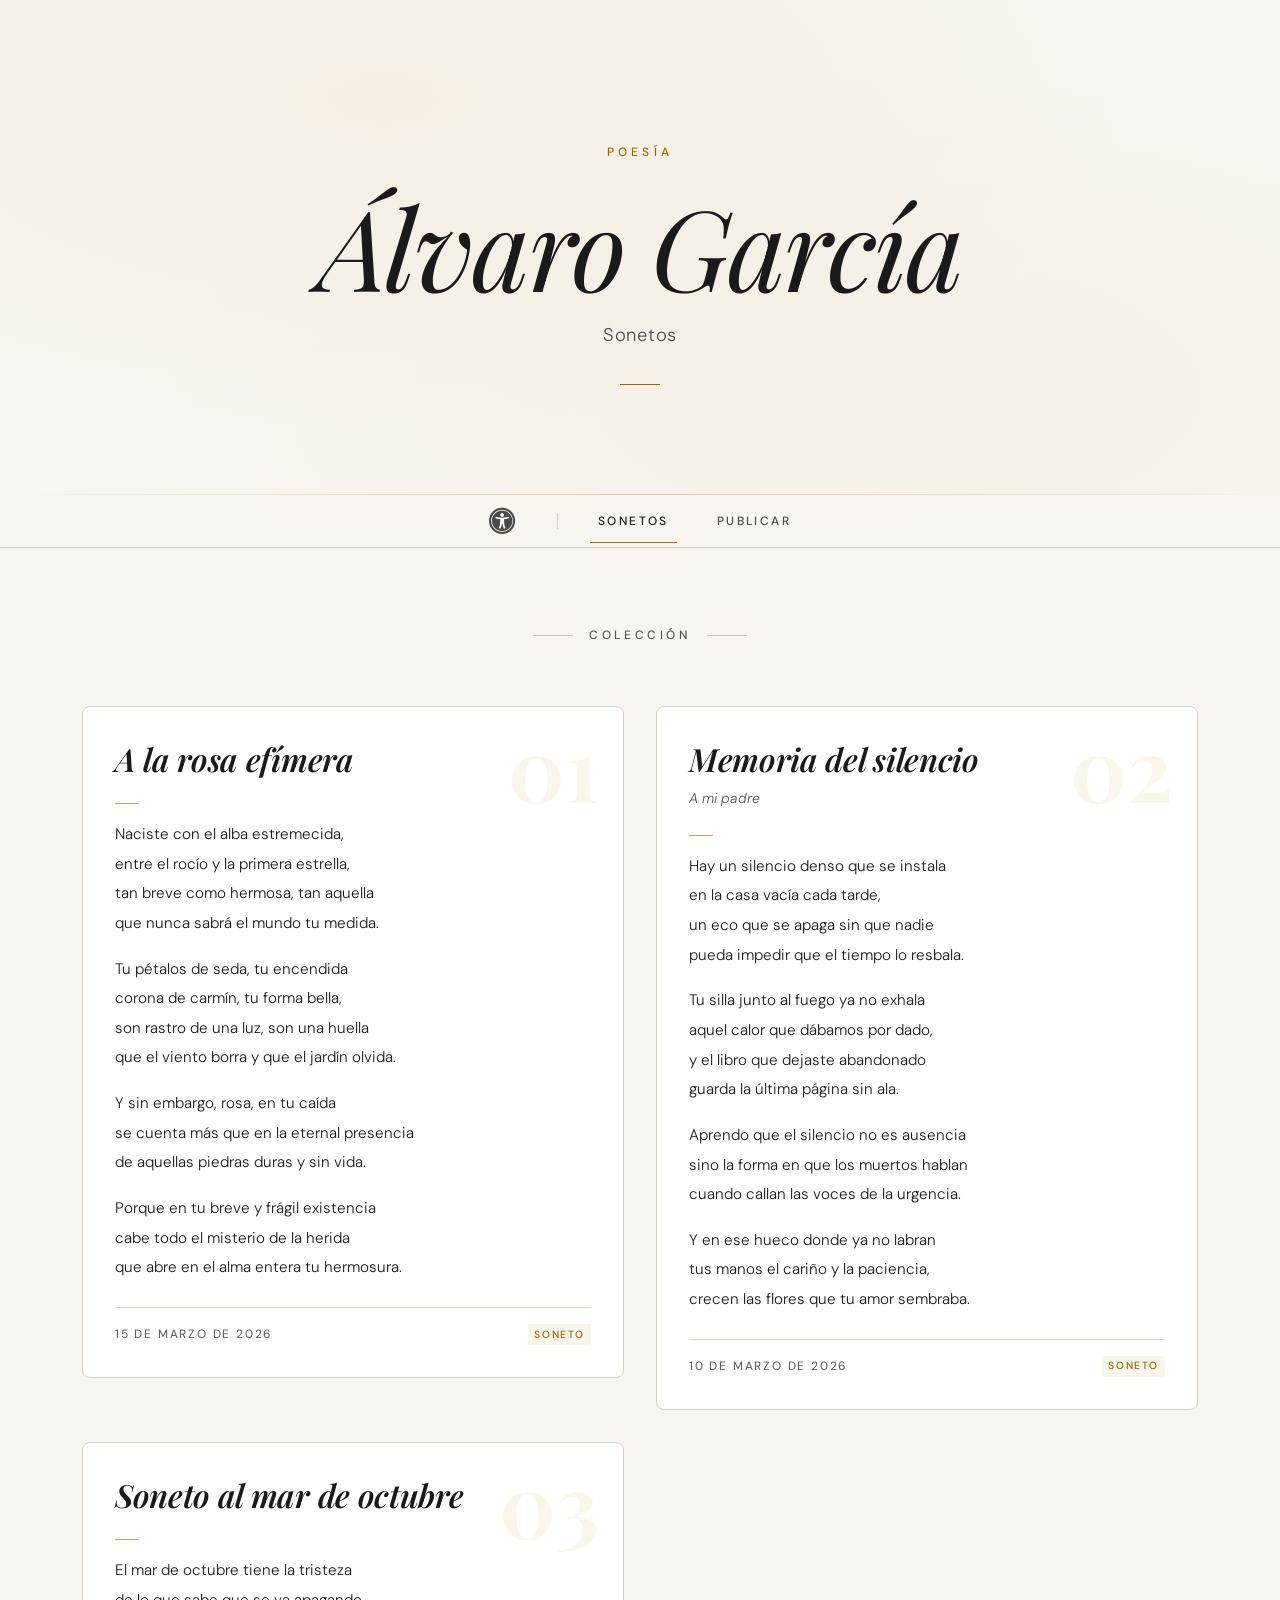
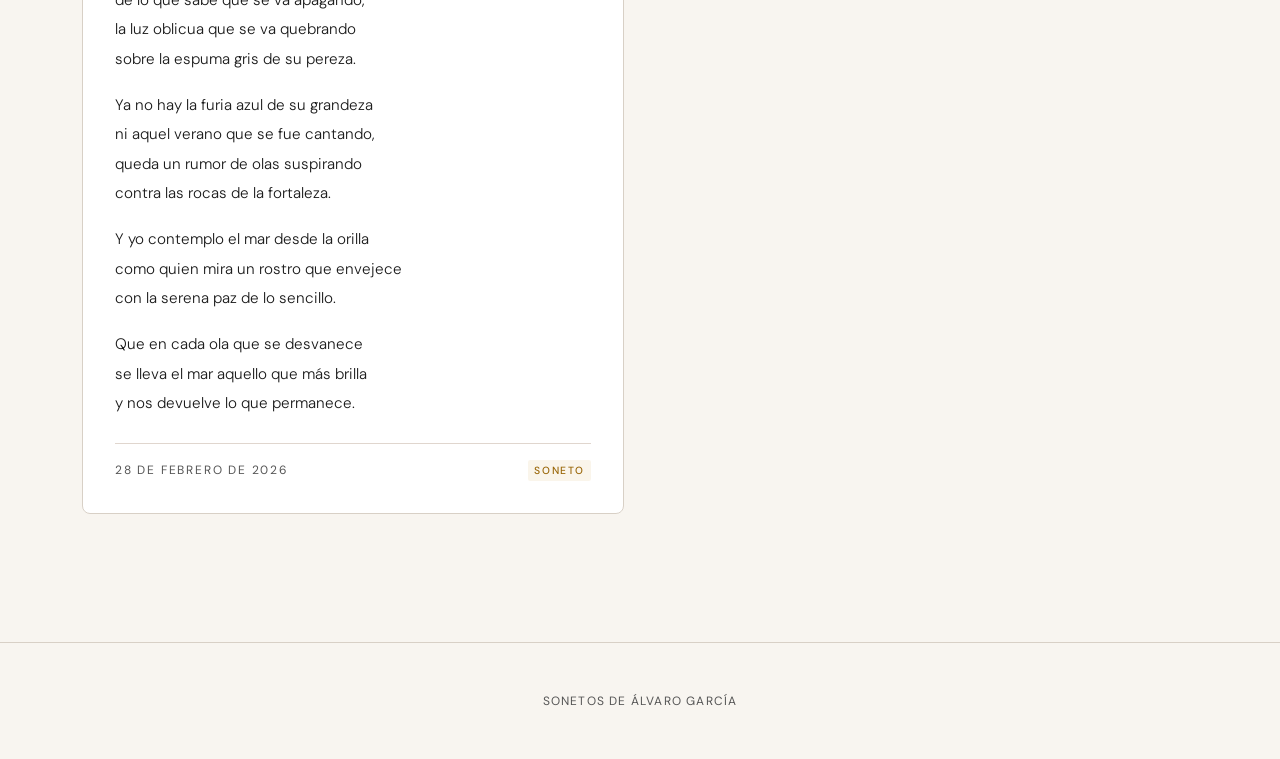
==== index.html @ 965780c4 "js separate from html" ====
<!DOCTYPE html>
<html lang="es">
<head>
  <meta charset="UTF-8">
  <meta name="viewport" content="width=device-width, initial-scale=1.0">
  <title>Álvaro García — Sonetos</title>
  <meta name="description" content="Colección de sonetos de Álvaro García. Poesía en verso clásico.">

  <!-- Shared head resources (fonts, Bootstrap, FA, shared CSS) -->
  <script src="components/head.js"></script>

  <!-- Page-specific styles -->
  <link rel="stylesheet" href="styles/index.css">
</head>
<body>
  <!-- Hero -->
  <header class="hero" role="banner">
    <span class="hero__overline" aria-hidden="true">Poesía</span>
    <h1 class="hero__title">Álvaro García</h1>
    <p class="hero__subtitle">Sonetos</p>
    <span class="hero__ornament" aria-hidden="true"></span>
  </header>

  <!-- Navigation (sticky below hero) -->
  <script src="components/header.js"></script>

  <!-- Main -->
  <main id="main-content">
    <section class="sonnets-section" aria-labelledby="sonnets-heading">
      <h2 id="sonnets-heading" class="section-label">Colección</h2>
      <div aria-live="polite" aria-atomic="true" class="sr-only" id="sonnets-status"></div>

      <div class="container">
        <div class="masonry-grid" id="sonnets-grid"></div>
      </div>

      <div class="empty-state" id="empty-state" hidden>
        <div class="empty-state__icon" aria-hidden="true"><i class="fas fa-feather-alt"></i></div>
        <p class="empty-state__text">Aún no hay sonetos publicados.</p>
      </div>
    </section>
  </main>

  <!-- Accessibility Options -->
  <script src="a11y-options.js" defer></script>

  <!-- Footer -->
  <script src="components/footer.js"></script>

  <!-- Sonnets Loader -->
  <script src="scripts/index.js"></script>
</body>
</html>
---- styles/index.css ----
@charset "UTF-8";
/*REM*/
/* ══════════════════════════════════════════
   HERO — Full-bleed dark cinematic header
   ══════════════════════════════════════════ */
.hero {
  position: relative;
  background: var(--color-bg-hero);
  color: var(--color-ink-hero);
  overflow: hidden;
  display: flex;
  flex-direction: column;
  justify-content: center;
  align-items: center;
  text-align: center;
  padding: var(--space-32) var(--space-4) var(--space-24);
  min-height: 55vh;
}
.hero::before {
  content: "";
  position: absolute;
  inset: 0;
  background: radial-gradient(ellipse at 30% 20%, rgba(184, 134, 11, 0.06) 0%, transparent 60%), radial-gradient(ellipse at 70% 80%, rgba(184, 134, 11, 0.04) 0%, transparent 60%);
  pointer-events: none;
}
.hero::after {
  content: "";
  position: absolute;
  bottom: 0;
  left: 0;
  right: 0;
  height: 0.0625rem;
  background: linear-gradient(90deg, transparent, var(--color-accent), transparent);
  opacity: 0.3;
}

.hero__overline {
  font-family: var(--font-body);
  font-size: var(--text-xs);
  font-weight: 500;
  text-transform: uppercase;
  letter-spacing: 0.35em;
  color: var(--color-accent);
  margin-bottom: var(--space-6);
  position: relative;
}

.hero__title {
  font-family: var(--font-display);
  font-size: var(--text-6xl);
  font-weight: 400;
  font-style: italic;
  letter-spacing: -0.02em;
  line-height: 1.05;
  margin: 0 0 var(--space-4);
  position: relative;
}

.hero__subtitle {
  font-family: var(--font-body);
  font-size: var(--text-lg);
  font-weight: 300;
  color: var(--color-ink-hero-muted);
  margin: 0;
  letter-spacing: 0.04em;
  position: relative;
}

.hero__ornament {
  display: block;
  width: 2.5rem;
  height: 0.0625rem;
  background: var(--color-accent);
  margin: var(--space-8) auto 0;
  opacity: 0.5;
  position: relative;
}

/* ══════════════════════════════════════════
   SONNETS SECTION
   ══════════════════════════════════════════ */
.sonnets-section {
  padding: var(--space-20) 0 var(--space-32);
}

.section-label {
  font-family: var(--font-body);
  font-size: var(--text-xs);
  font-weight: 500;
  text-transform: uppercase;
  letter-spacing: 0.3em;
  color: var(--color-ink-muted);
  text-align: center;
  margin-bottom: var(--space-16);
  display: flex;
  align-items: center;
  justify-content: center;
  gap: var(--space-4);
}
.section-label::before, .section-label::after {
  content: "";
  width: 2.5rem;
  height: 0.0625rem;
  background: var(--color-divider);
}

/* ── Masonry Grid ── */
.masonry-grid {
  display: grid;
  grid-template-columns: repeat(2, 1fr);
  gap: 2rem;
}
.masonry-grid > .masonry-item {
  break-inside: auto;
}

@media (max-width: 767px) {
  .masonry-grid {
    grid-template-columns: 1fr;
  }
}
/* ── Sonnet Cards ── */
.sonnet-card {
  background: var(--color-surface);
  border: 0.0625rem solid var(--color-border);
  border-radius: var(--radius-lg);
  padding: var(--space-8);
  position: relative;
  container-type: inline-size;
  container-name: sonnet;
  transition: box-shadow var(--duration-normal) var(--ease-out), transform var(--duration-normal) var(--ease-out), border-color var(--duration-normal) var(--ease-out);
}
.sonnet-card:hover {
  box-shadow: var(--shadow-xl);
  transform: translateY(-0.1875rem);
  border-color: var(--color-accent);
}
@media (prefers-reduced-motion: reduce) {
  .sonnet-card, .sonnet-card:hover {
    transition: none;
    transform: none;
  }
}

.sonnet-card__number {
  font-family: var(--font-display);
  font-size: var(--text-5xl);
  font-weight: 700;
  color: var(--color-accent-subtle);
  line-height: 1;
  position: absolute;
  top: var(--space-4);
  right: var(--space-6);
  pointer-events: none;
  user-select: none;
}

.sonnet-card__header {
  margin-bottom: var(--space-6);
  position: relative;
}

.sonnet-card__title {
  font-family: var(--font-display);
  font-size: var(--text-2xl);
  font-weight: 600;
  font-style: italic;
  color: var(--color-ink);
  margin: 0;
  line-height: 1.25;
  letter-spacing: -0.01em;
}

.sonnet-card__dedication {
  font-family: var(--font-body);
  font-size: var(--text-sm);
  font-weight: 300;
  font-style: italic;
  color: var(--color-ink-muted);
  margin: var(--space-2) 0 0;
}

.sonnet-card__divider {
  width: 1.5rem;
  height: 0.0625rem;
  background: var(--color-accent);
  border: none;
  margin: var(--space-4) 0;
  opacity: 0.6;
}

.sonnet-card__stanza {
  margin-bottom: var(--space-4);
  font-family: var(--font-body);
  font-size: var(--text-base);
  font-weight: 300;
  line-height: 1.95;
  color: var(--color-ink);
}
.sonnet-card__stanza:last-of-type {
  margin-bottom: 0;
}

.sonnet-card__verse {
  display: block;
}

.sonnet-card__footer {
  margin-top: var(--space-6);
  padding-top: var(--space-4);
  border-top: 0.0625rem solid var(--color-border-subtle);
  display: flex;
  align-items: center;
  justify-content: space-between;
}

.sonnet-card__date {
  font-family: var(--font-body);
  font-size: var(--text-xs);
  font-weight: 400;
  text-transform: uppercase;
  letter-spacing: 0.15em;
  color: var(--color-ink-muted);
}

.sonnet-card__tag {
  font-family: var(--font-body);
  font-size: 0.65rem;
  font-weight: 500;
  text-transform: uppercase;
  letter-spacing: 0.15em;
  color: var(--color-accent);
  background: var(--color-accent-subtle);
  padding: 0.15em 0.6em;
  border-radius: 0.125rem;
}

@container sonnet (min-width: 28.125rem) {
  .sonnet-card {
    padding: var(--space-12);
  }
}
/* ── Empty State ── */
.empty-state {
  text-align: center;
  padding: var(--space-20) var(--space-4);
}

.empty-state__icon {
  font-size: var(--text-3xl);
  color: var(--color-ink-muted);
  opacity: 0.25;
  margin-bottom: var(--space-4);
}

.empty-state__text {
  font-family: var(--font-display);
  font-size: var(--text-xl);
  font-style: italic;
  color: var(--color-ink-muted);
}

/* ══════════════════════════════════════════
   ENTRANCE ANIMATIONS
   ══════════════════════════════════════════ */
@media (prefers-reduced-motion: no-preference) {
  .hero__overline,
  .hero__title,
  .hero__subtitle,
  .hero__ornament {
    opacity: 0;
    transform: translateY(1rem);
    animation: revealUp 0.7s var(--ease-out) forwards;
  }
  .hero__overline {
    animation-delay: 0.1s;
  }
  .hero__title {
    animation-delay: 0.25s;
  }
  .hero__subtitle {
    animation-delay: 0.4s;
  }
  .hero__ornament {
    animation-delay: 0.55s;
  }
  .sonnet-card {
    opacity: 0;
    transform: translateY(1.5rem);
    animation: revealUp var(--duration-slow) var(--ease-out) forwards;
  }
  .sonnet-card:nth-child(1) {
    animation-delay: 0.05s;
  }
  .sonnet-card:nth-child(2) {
    animation-delay: 0.15s;
  }
  .sonnet-card:nth-child(3) {
    animation-delay: 0.25s;
  }
  .sonnet-card:nth-child(4) {
    animation-delay: 0.35s;
  }
  .sonnet-card:nth-child(5) {
    animation-delay: 0.45s;
  }
  .sonnet-card:nth-child(6) {
    animation-delay: 0.55s;
  }
  @keyframes revealUp {
    to {
      opacity: 1;
      transform: translateY(0);
    }
  }
}
/* ══════════════════════════════════════════
   RESPONSIVE
   ══════════════════════════════════════════ */
@media (max-width: 575px) {
  .hero {
    padding: var(--space-20) var(--space-4) var(--space-12);
    min-height: 40vh;
  }
  .sonnet-card {
    padding: var(--space-6);
  }
}
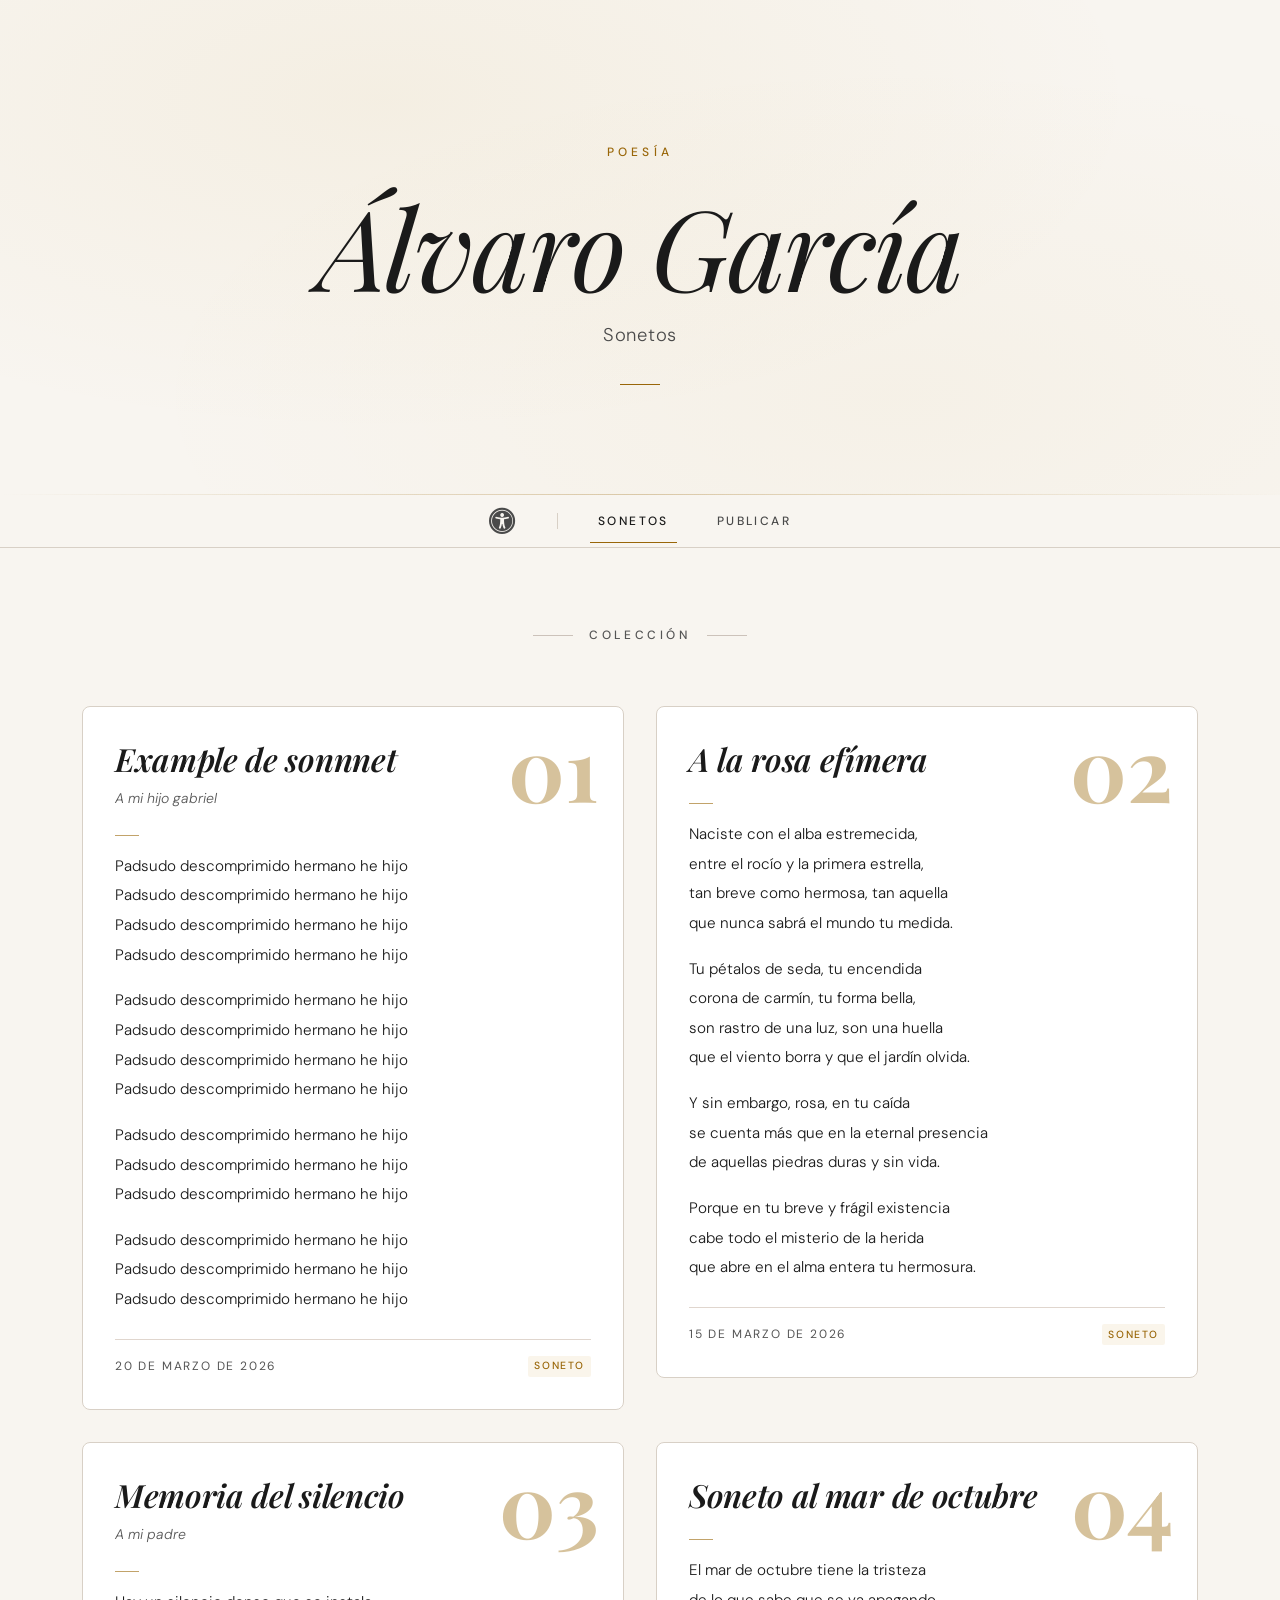
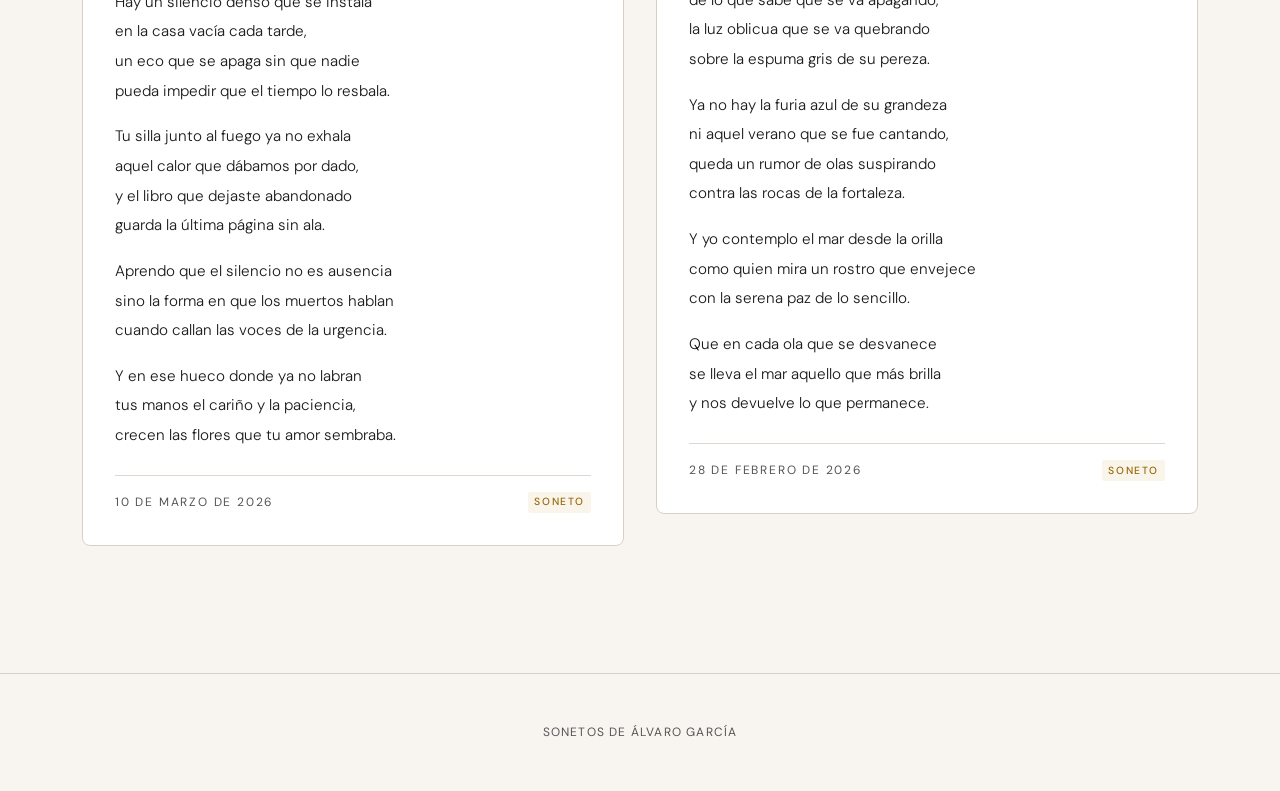
==== commit 2cb9205c: "publish logic updated and logerrors to check results" ====
--- a/index.html
+++ b/index.html
@@ -5,6 +5,21 @@
   <meta name="viewport" content="width=device-width, initial-scale=1.0">
   <title>Álvaro García — Sonetos</title>
   <meta name="description" content="Colección de sonetos de Álvaro García. Poesía en verso clásico.">
+
+  <!-- Prevent FOUC (Flash of Unstyled Content) by applying theme immediately -->
+  <script>
+    (function() {
+      try {
+        var saved = JSON.parse(localStorage.getItem('a11y-options'));
+        var lightMode = saved && saved.lightMode;
+        if (lightMode === 'light') {
+          document.documentElement.style.colorScheme = 'light';
+        } else if (lightMode === 'dark') {
+          document.documentElement.style.colorScheme = 'dark';
+        }
+      } catch (e) { /* ignore */ }
+    })();
+  </script>
 
   <!-- Shared head resources (fonts, Bootstrap, FA, shared CSS) -->
   <script src="components/head.js"></script>
--- a/styles/index.css
+++ b/styles/index.css
@@ -146,7 +146,7 @@
   font-family: var(--font-display);
   font-size: var(--text-5xl);
   font-weight: 700;
-  color: var(--color-accent-subtle);
+  color: var(--color-accent-medium);
   line-height: 1;
   position: absolute;
   top: var(--space-4);
@@ -326,3 +326,5 @@
     padding: var(--space-6);
   }
 }
+
+/*# sourceMappingURL=index.css.map */
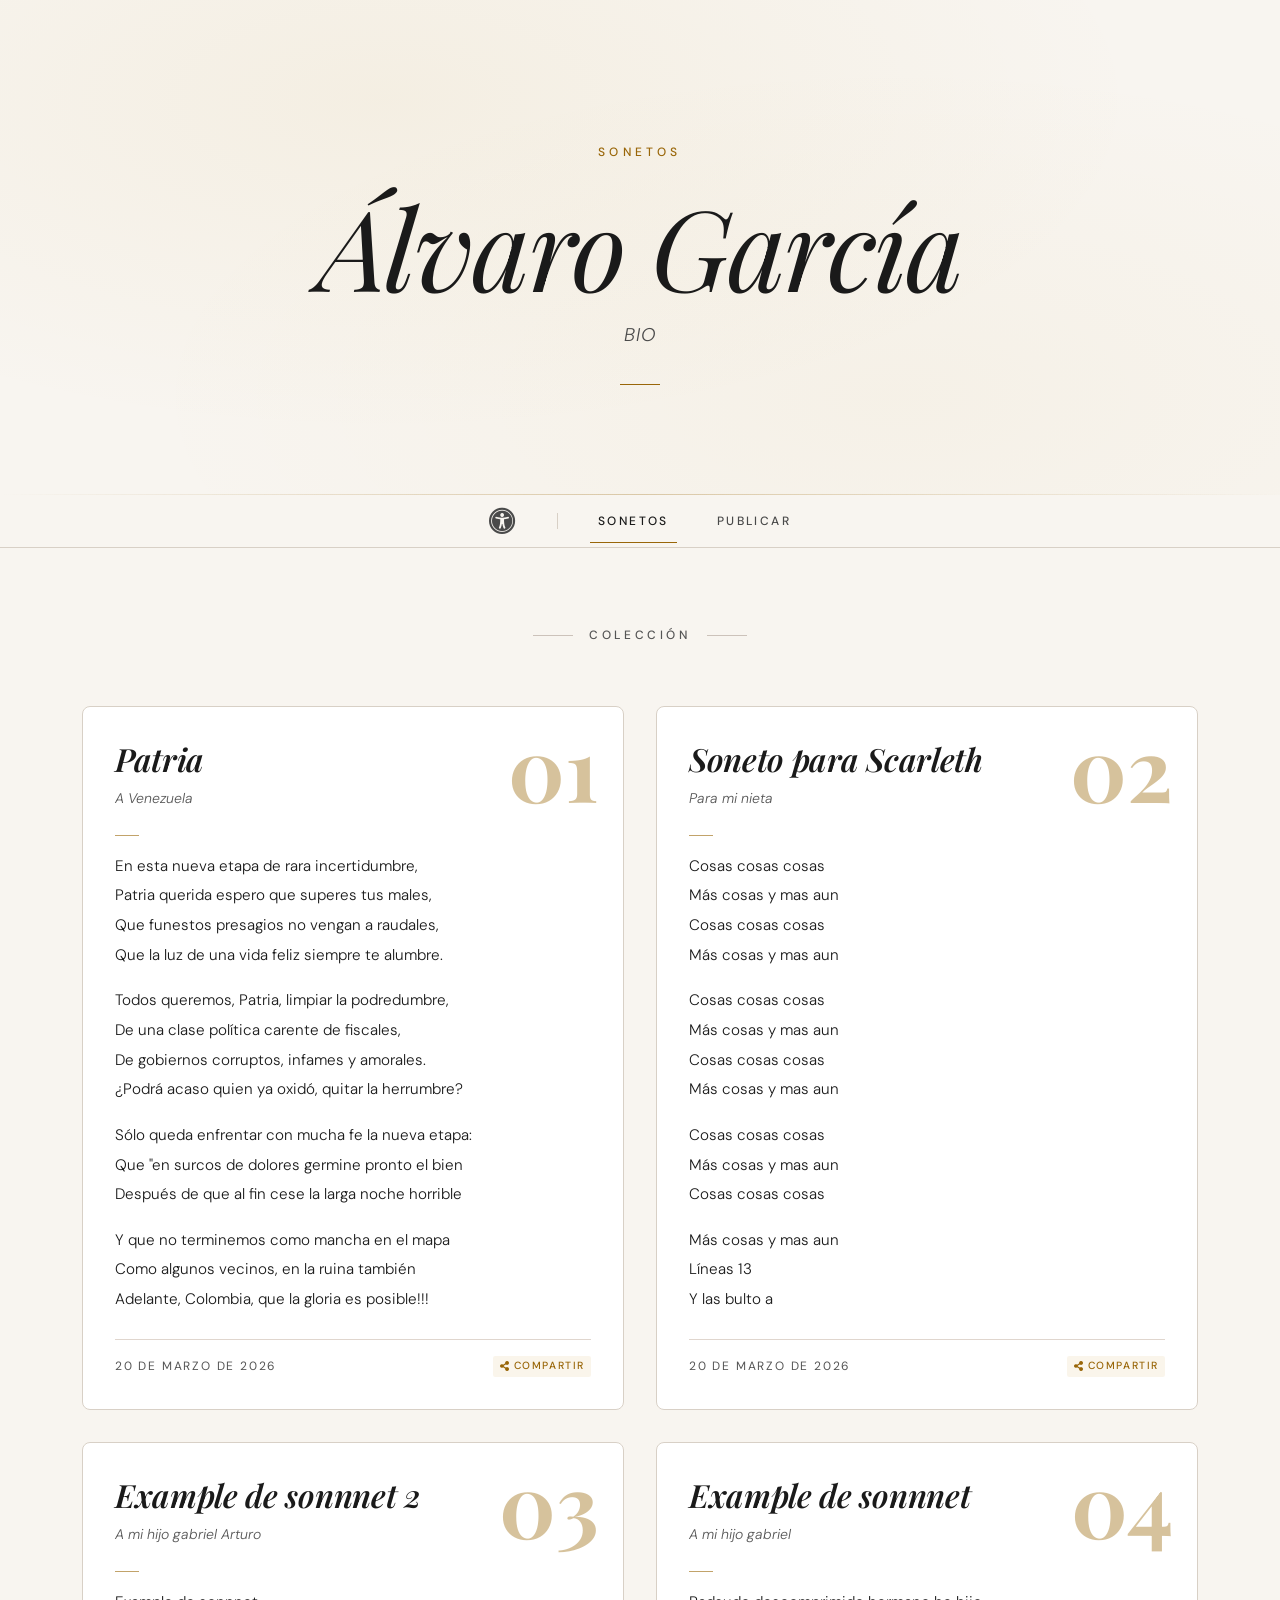
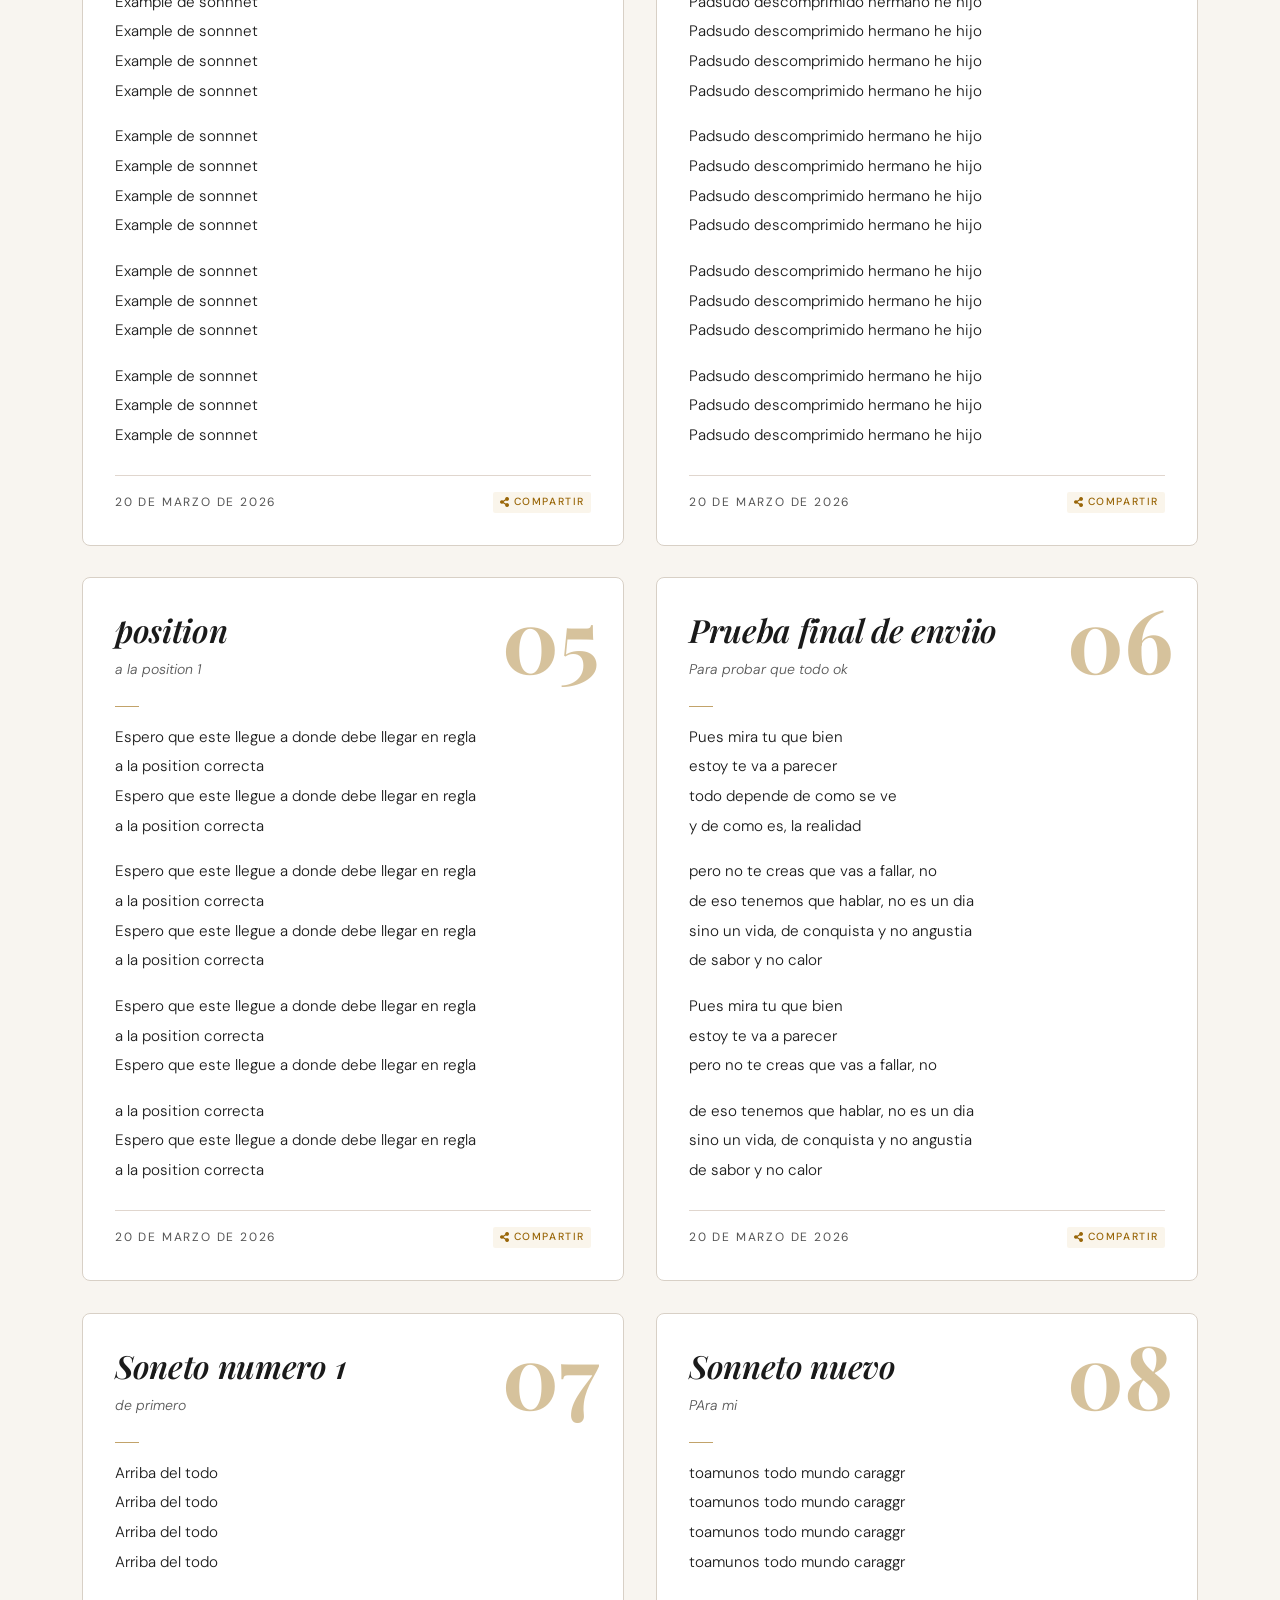
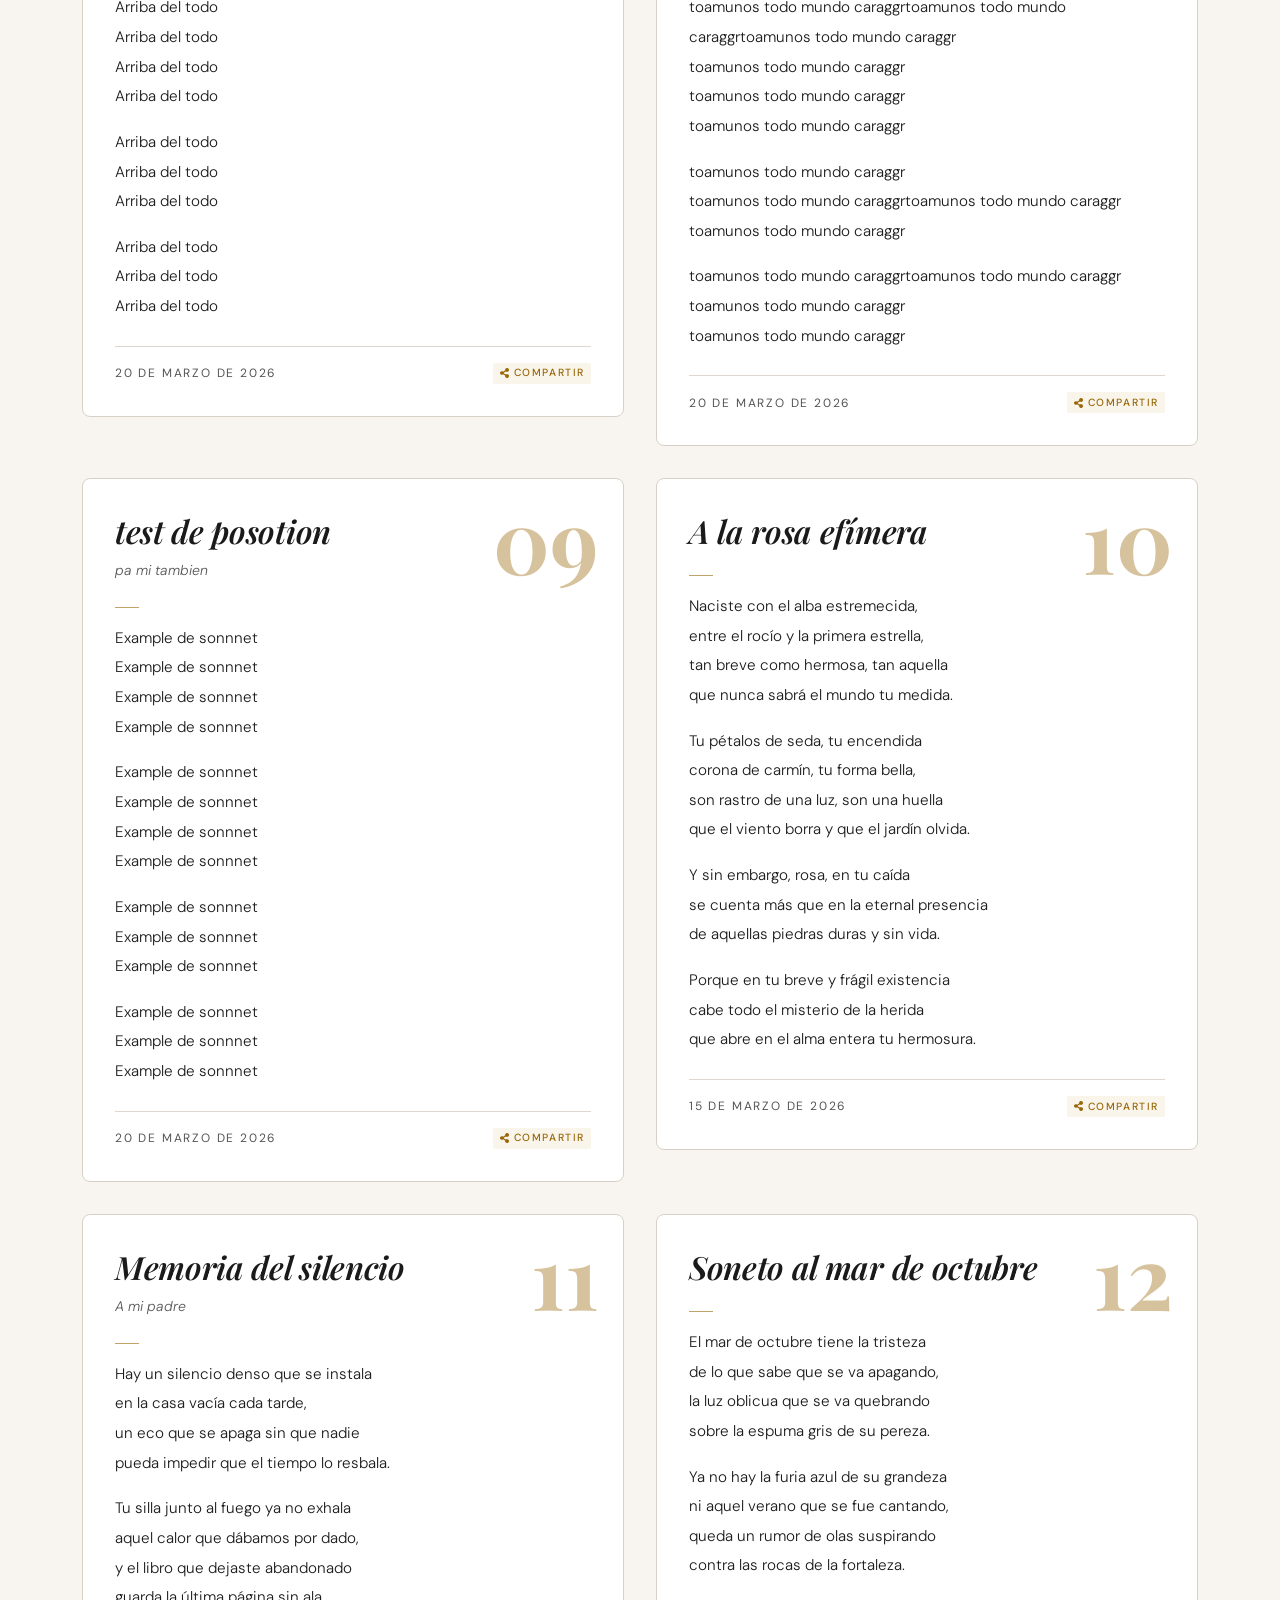
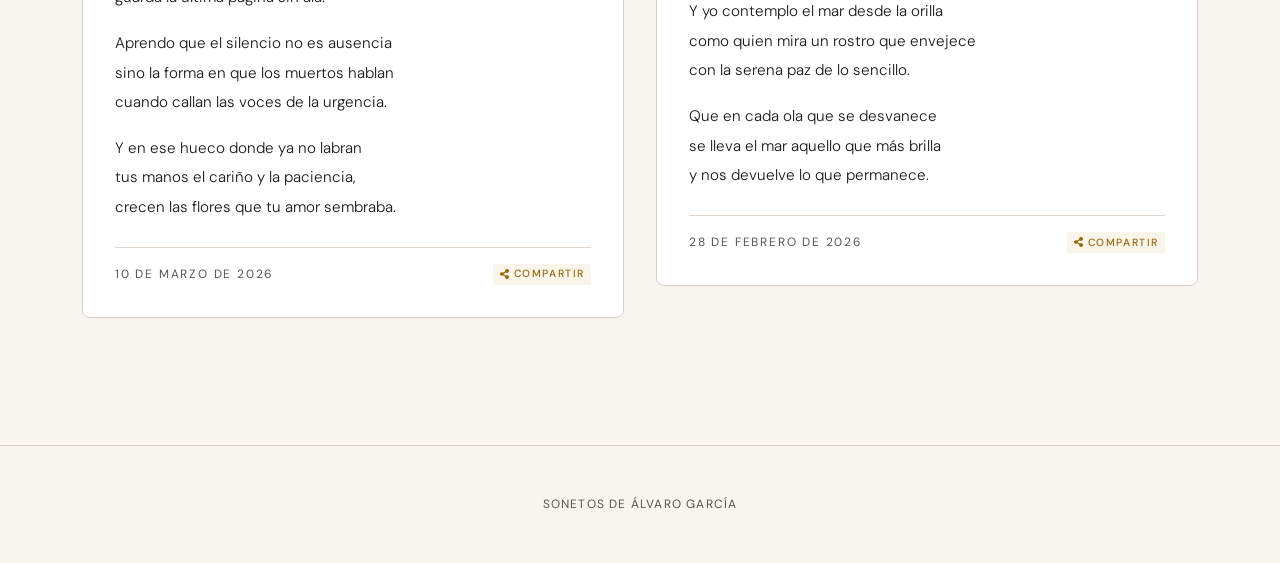
==== commit 113a999f: "pass eye add to publish input - share button at the button and soneto tag remove" ====
--- a/index.html
+++ b/index.html
@@ -5,6 +5,21 @@
   <meta name="viewport" content="width=device-width, initial-scale=1.0">
   <title>Álvaro García — Sonetos</title>
   <meta name="description" content="Colección de sonetos de Álvaro García. Poesía en verso clásico.">
+  <meta name="author" content="Álvaro García">
+  <link rel="canonical" href="https://alvaro-garcia-poeta.pages.dev/">
+
+  <!-- Open Graph -->
+  <meta property="og:type" content="website">
+  <meta property="og:title" content="Álvaro García — Sonetos">
+  <meta property="og:description" content="Colección de sonetos de Álvaro García. Poesía en verso clásico.">
+  <meta property="og:url" content="https://alvaro-garcia-poeta.pages.dev/">
+  <meta property="og:site_name" content="Álvaro García — Poeta">
+  <meta property="og:locale" content="es_ES">
+
+  <!-- Twitter Card -->
+  <meta name="twitter:card" content="summary">
+  <meta name="twitter:title" content="Álvaro García — Sonetos">
+  <meta name="twitter:description" content="Colección de sonetos de Álvaro García. Poesía en verso clásico.">
 
   <!-- Prevent FOUC (Flash of Unstyled Content) by applying theme immediately -->
   <script>
@@ -30,9 +45,9 @@
 <body>
   <!-- Hero -->
   <header class="hero" role="banner">
-    <span class="hero__overline" aria-hidden="true">Poesía</span>
+    <span class="hero__overline" aria-hidden="true">Sonetos</span>
     <h1 class="hero__title">Álvaro García</h1>
-    <p class="hero__subtitle">Sonetos</p>
+    <p class="hero__subtitle"><em>BIO</em></p>
     <span class="hero__ornament" aria-hidden="true"></span>
   </header>
 
--- a/styles/index.css
+++ b/styles/index.css
@@ -223,7 +223,10 @@
   color: var(--color-ink-muted);
 }
 
-.sonnet-card__tag {
+.sonnet-card__share {
+  display: inline-flex;
+  align-items: center;
+  gap: 0.35em;
   font-family: var(--font-body);
   font-size: 0.65rem;
   font-weight: 500;
@@ -232,7 +235,15 @@
   color: var(--color-accent);
   background: var(--color-accent-subtle);
   padding: 0.15em 0.6em;
+  border: none;
   border-radius: 0.125rem;
+  cursor: pointer;
+  transition: color var(--duration-fast) var(--ease-out), background var(--duration-fast) var(--ease-out);
+}
+.sonnet-card__share:hover, .sonnet-card__share:focus-visible {
+  color: var(--color-bg);
+  background: var(--color-accent);
+  outline: none;
 }
 
 @container sonnet (min-width: 28.125rem) {
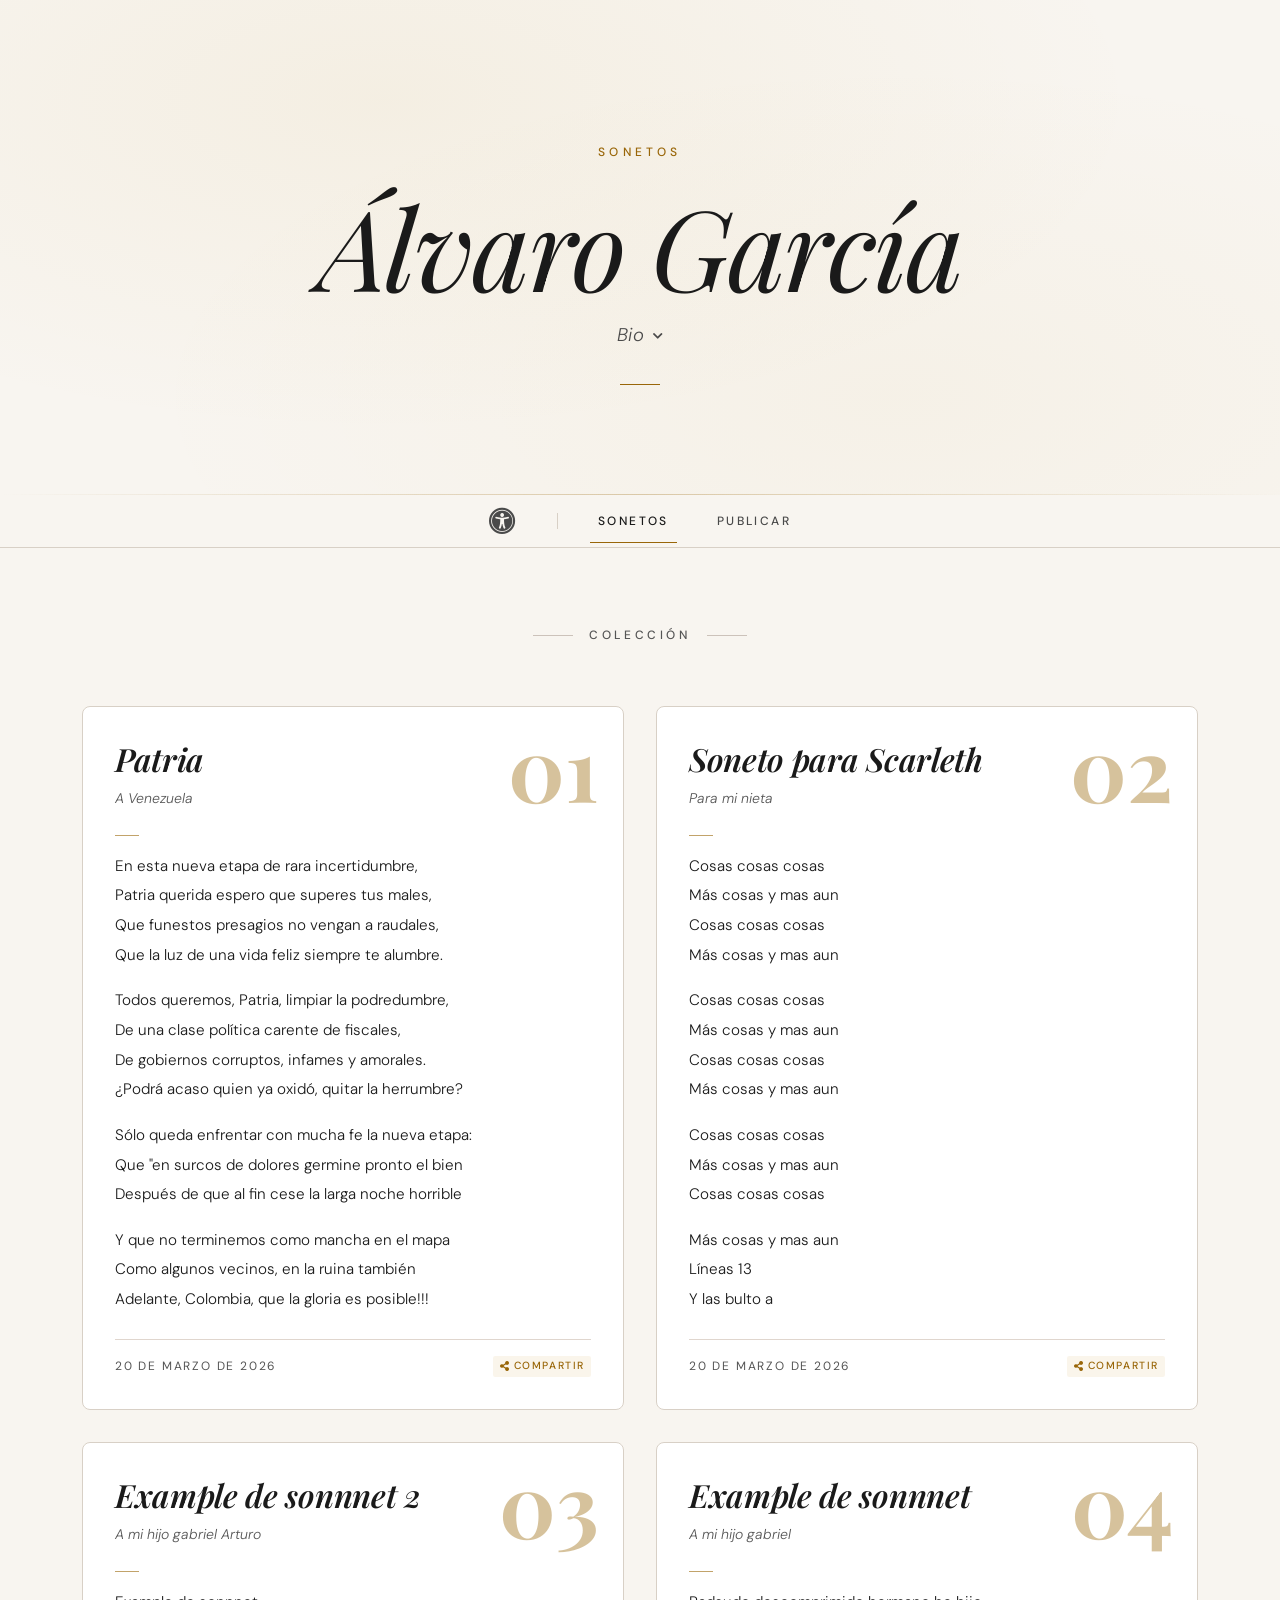
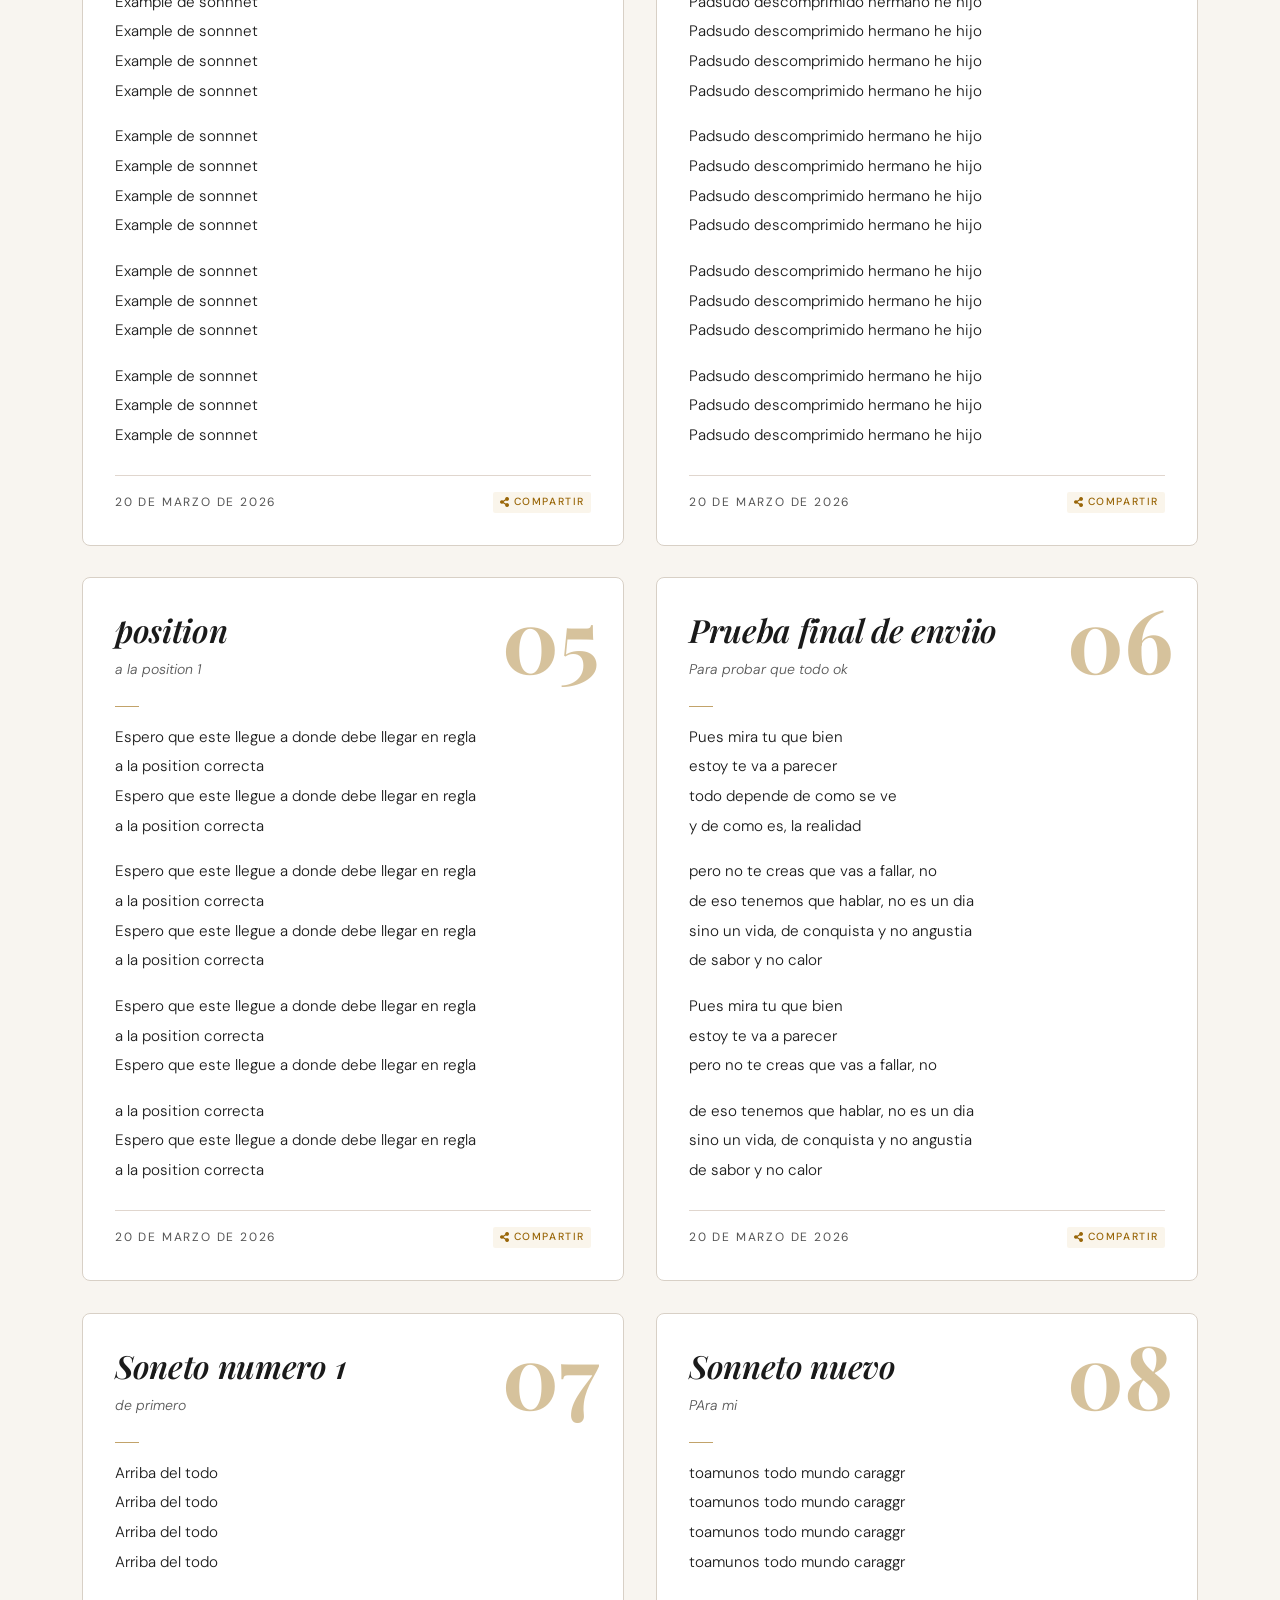
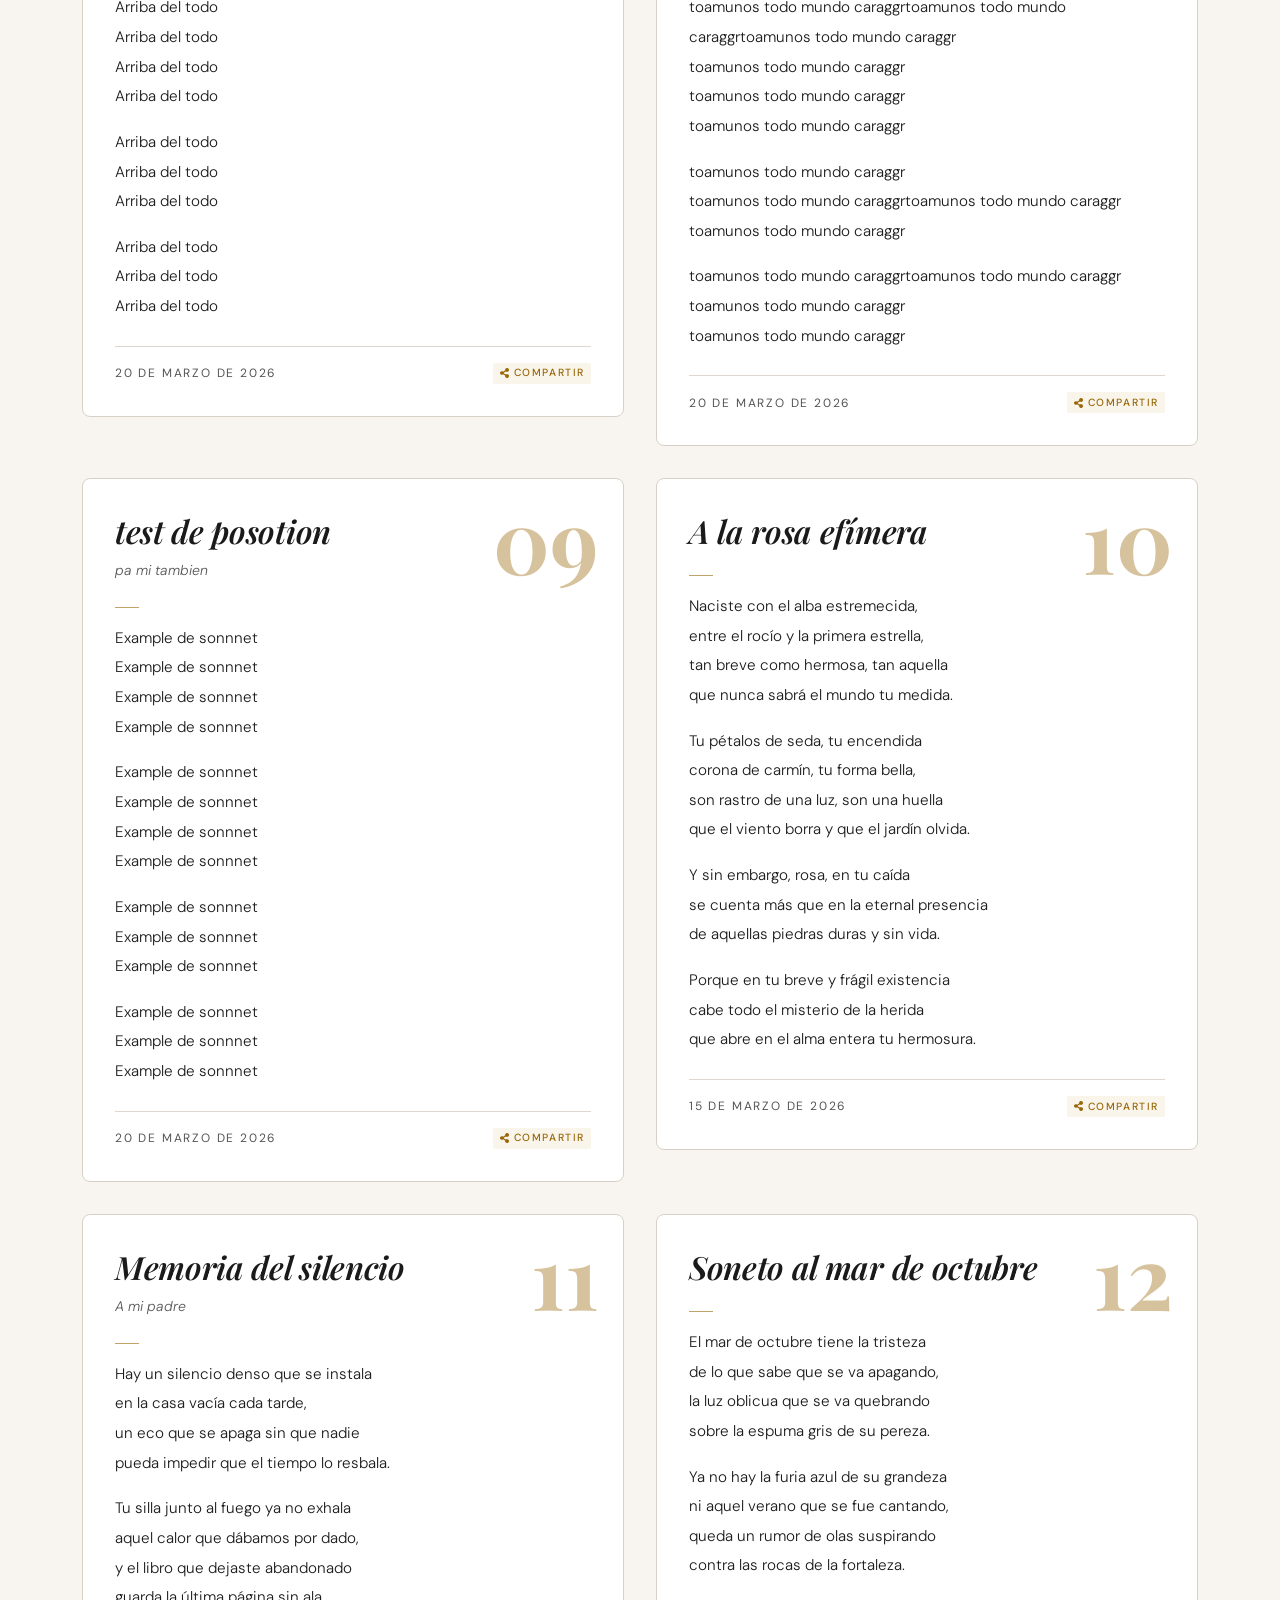
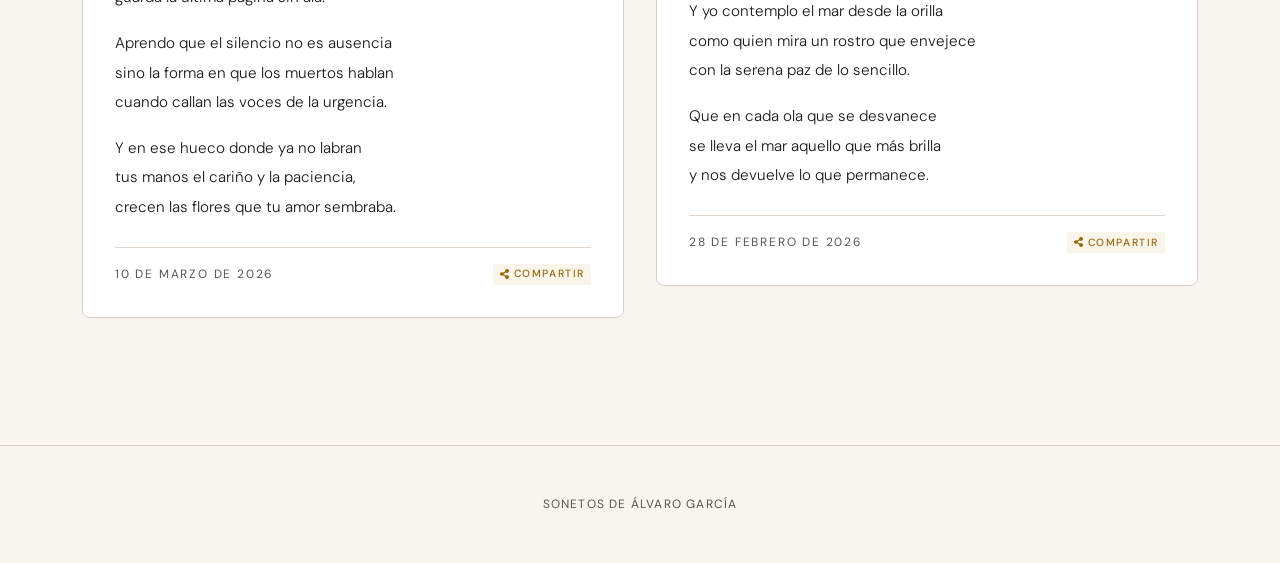
==== commit 59c8abbd: "Bio and styles" ====
--- a/index.html
+++ b/index.html
@@ -47,9 +47,27 @@
   <header class="hero" role="banner">
     <span class="hero__overline" aria-hidden="true">Sonetos</span>
     <h1 class="hero__title">Álvaro García</h1>
-    <p class="hero__subtitle"><em>BIO</em></p>
+    <button class="bio-toggle hero__subtitle" id="bio-toggle" aria-expanded="false" aria-controls="bio-panel">
+      <span class="bio-toggle__label"><em>Bio</em></span>
+      <i class="fas fa-chevron-down bio-toggle__icon" aria-hidden="true"></i>
+    </button>
     <span class="hero__ornament" aria-hidden="true"></span>
   </header>
+
+  <!-- Bio Panel -->
+  <section class="bio-panel" id="bio-panel" hidden aria-labelledby="bio-toggle">
+    <div class="bio-panel__inner">
+      <div class="bio-panel__photo">
+        <img src="assets/GAGD.jpg" alt="Retrato de Álvaro García" width="280" height="280" loading="lazy">
+      </div>
+      <div class="bio-panel__text">
+        <h2 class="bio-panel__name">Álvaro García</h2>
+        <p class="bio-panel__rule"><span aria-hidden="true">◆</span></p>
+        <p>Poeta y sonetista. Cultiva el verso clásico con sensibilidad contemporánea, explorando los territorios del amor, la memoria y el paisaje a través de la forma cerrada del soneto.</p>
+        <p>Su escritura busca el equilibrio entre la disciplina métrica heredada y una voz personal que dialoga con la tradición lírica española.</p>
+      </div>
+    </div>
+  </section>
 
   <!-- Navigation (sticky below hero) -->
   <script src="components/header.js"></script>
@@ -79,5 +97,25 @@
 
   <!-- Sonnets Loader -->
   <script src="scripts/index.js"></script>
+
+  <!-- Bio Toggle -->
+  <script>
+    (function () {
+      var btn = document.getElementById('bio-toggle');
+      var panel = document.getElementById('bio-panel');
+      if (!btn || !panel) return;
+      btn.addEventListener('click', function () {
+        var open = panel.hasAttribute('hidden');
+        if (open) {
+          panel.removeAttribute('hidden');
+          btn.setAttribute('aria-expanded', 'true');
+          panel.scrollIntoView({ behavior: 'smooth', block: 'start' });
+        } else {
+          panel.setAttribute('hidden', '');
+          btn.setAttribute('aria-expanded', 'false');
+        }
+      });
+    })();
+  </script>
 </body>
 </html>
--- a/styles/index.css
+++ b/styles/index.css
@@ -76,6 +76,110 @@
   position: relative;
 }
 
+/* ── Bio Toggle Button ── */
+.bio-toggle {
+  display: inline-flex;
+  align-items: center;
+  gap: var(--space-2);
+  margin: 0;
+  padding: 0;
+  font-family: var(--font-body);
+  font-size: var(--text-lg);
+  font-weight: 300;
+  letter-spacing: 0.04em;
+  color: var(--color-ink-hero-muted);
+  background: transparent;
+  border: none;
+  cursor: pointer;
+  position: relative;
+  transition: color var(--duration-fast) var(--ease-out);
+}
+.bio-toggle:hover, .bio-toggle:focus-visible {
+  color: var(--color-accent);
+  outline: none;
+}
+.bio-toggle[aria-expanded=true] .bio-toggle__icon {
+  transform: rotate(180deg);
+}
+
+.bio-toggle__icon {
+  font-size: 0.6em;
+  transition: transform var(--duration-fast) var(--ease-out);
+}
+
+/* ── Bio Panel ── */
+.bio-panel {
+  background: var(--color-bg-hero);
+  border-bottom: 0.0625rem solid var(--color-border-subtle);
+  overflow: hidden;
+}
+.bio-panel[hidden] {
+  display: none;
+}
+
+.bio-panel__inner {
+  display: flex;
+  align-items: flex-start;
+  gap: var(--space-10);
+  max-width: 45rem;
+  margin: 0 auto;
+  padding: var(--space-12) var(--space-6) var(--space-16);
+}
+
+.bio-panel__photo {
+  flex-shrink: 0;
+}
+.bio-panel__photo img {
+  display: block;
+  width: 11.25rem;
+  height: 11.25rem;
+  object-fit: cover;
+  border-radius: 50%;
+  border: 0.1875rem solid var(--color-accent-subtle);
+  box-shadow: 0 0.5rem 1.5rem rgba(0, 0, 0, 0.12);
+}
+
+.bio-panel__text {
+  font-family: var(--font-body);
+  font-size: var(--text-sm);
+  font-weight: 300;
+  line-height: 1.8;
+  color: var(--color-ink-hero-muted);
+}
+.bio-panel__text p {
+  margin: 0 0 var(--space-4);
+}
+.bio-panel__text p:last-child {
+  margin-bottom: 0;
+}
+
+.bio-panel__name {
+  font-family: var(--font-display);
+  font-size: var(--text-xl);
+  font-weight: 600;
+  font-style: italic;
+  color: var(--color-ink-hero);
+  margin: 0 0 var(--space-2);
+}
+
+.bio-panel__rule {
+  font-size: 0.375rem;
+  color: var(--color-accent);
+  margin: 0 0 var(--space-4);
+  letter-spacing: 0.5em;
+}
+
+@media (max-width: 767px) {
+  .bio-panel__inner {
+    flex-direction: column;
+    align-items: center;
+    text-align: center;
+  }
+  .bio-panel__photo img {
+    width: 8.75rem;
+    height: 8.75rem;
+  }
+}
 /* ══════════════════════════════════════════
    SONNETS SECTION
    ══════════════════════════════════════════ */
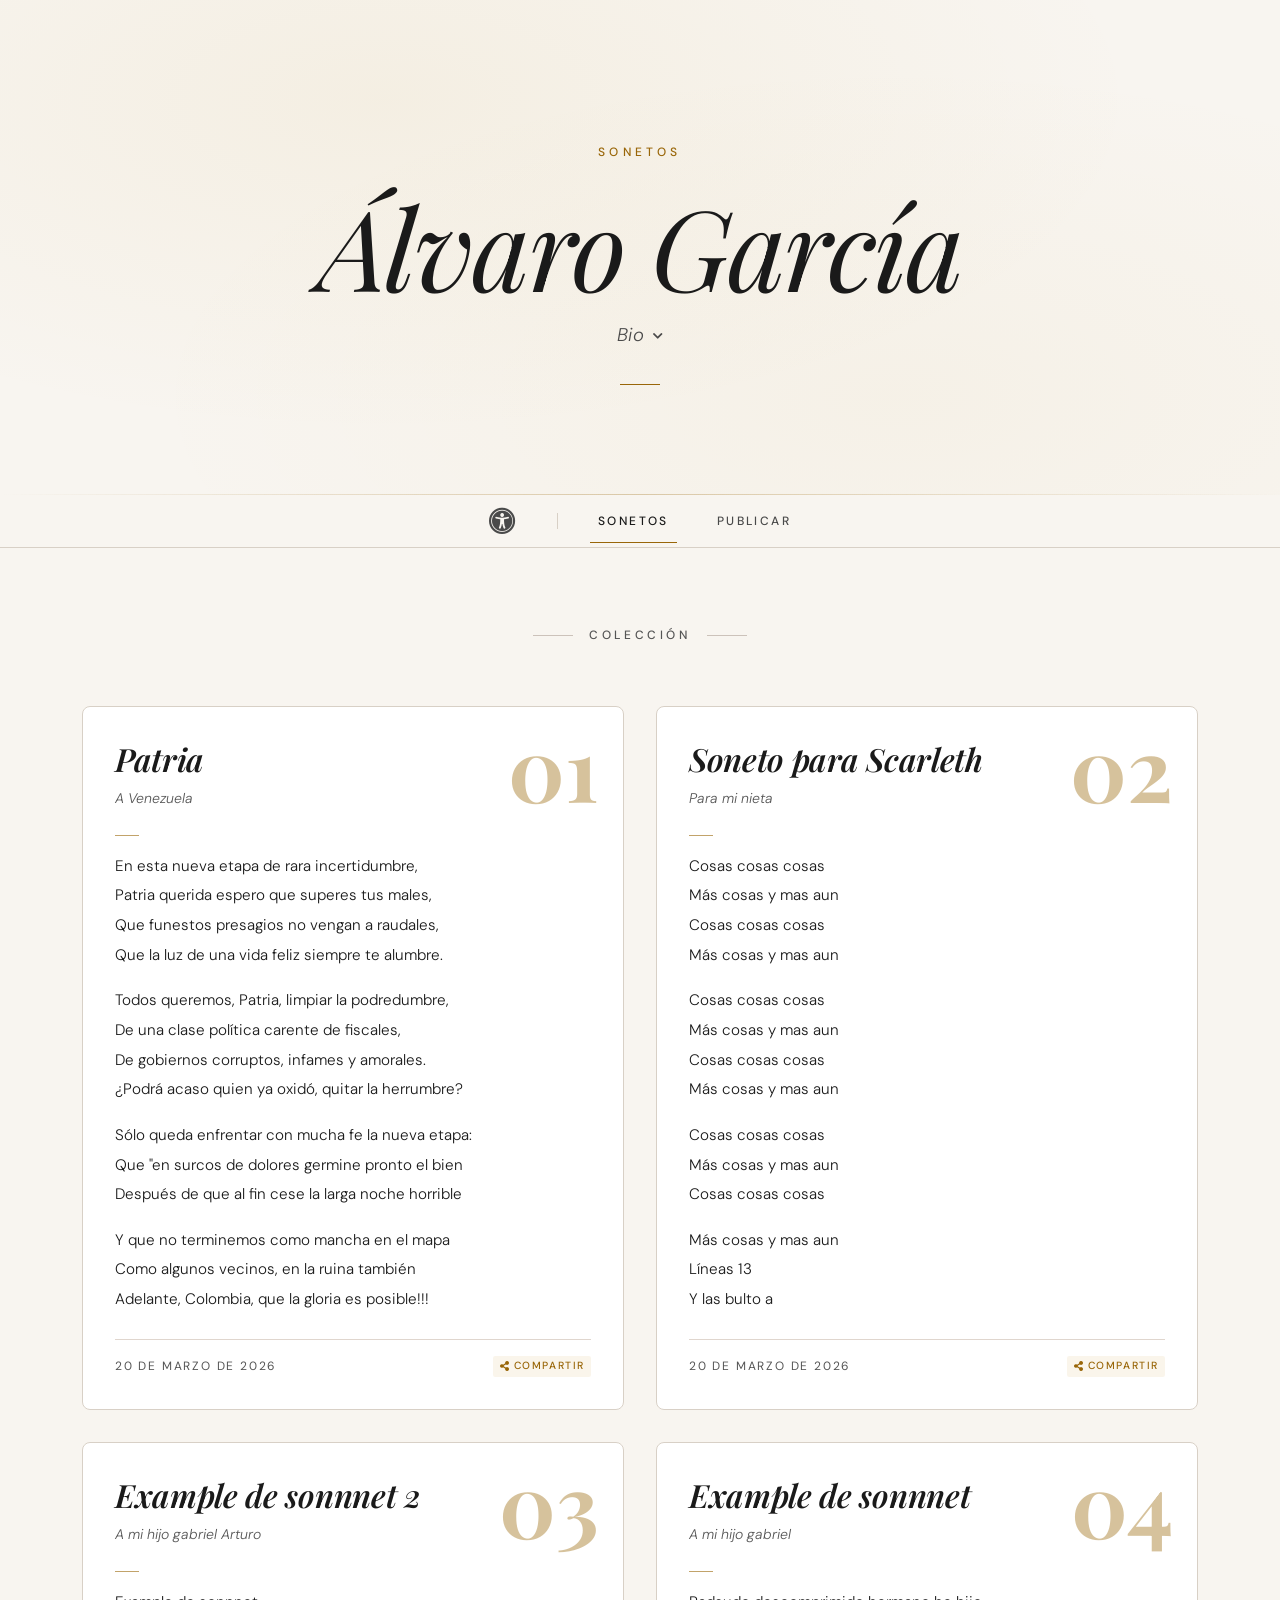
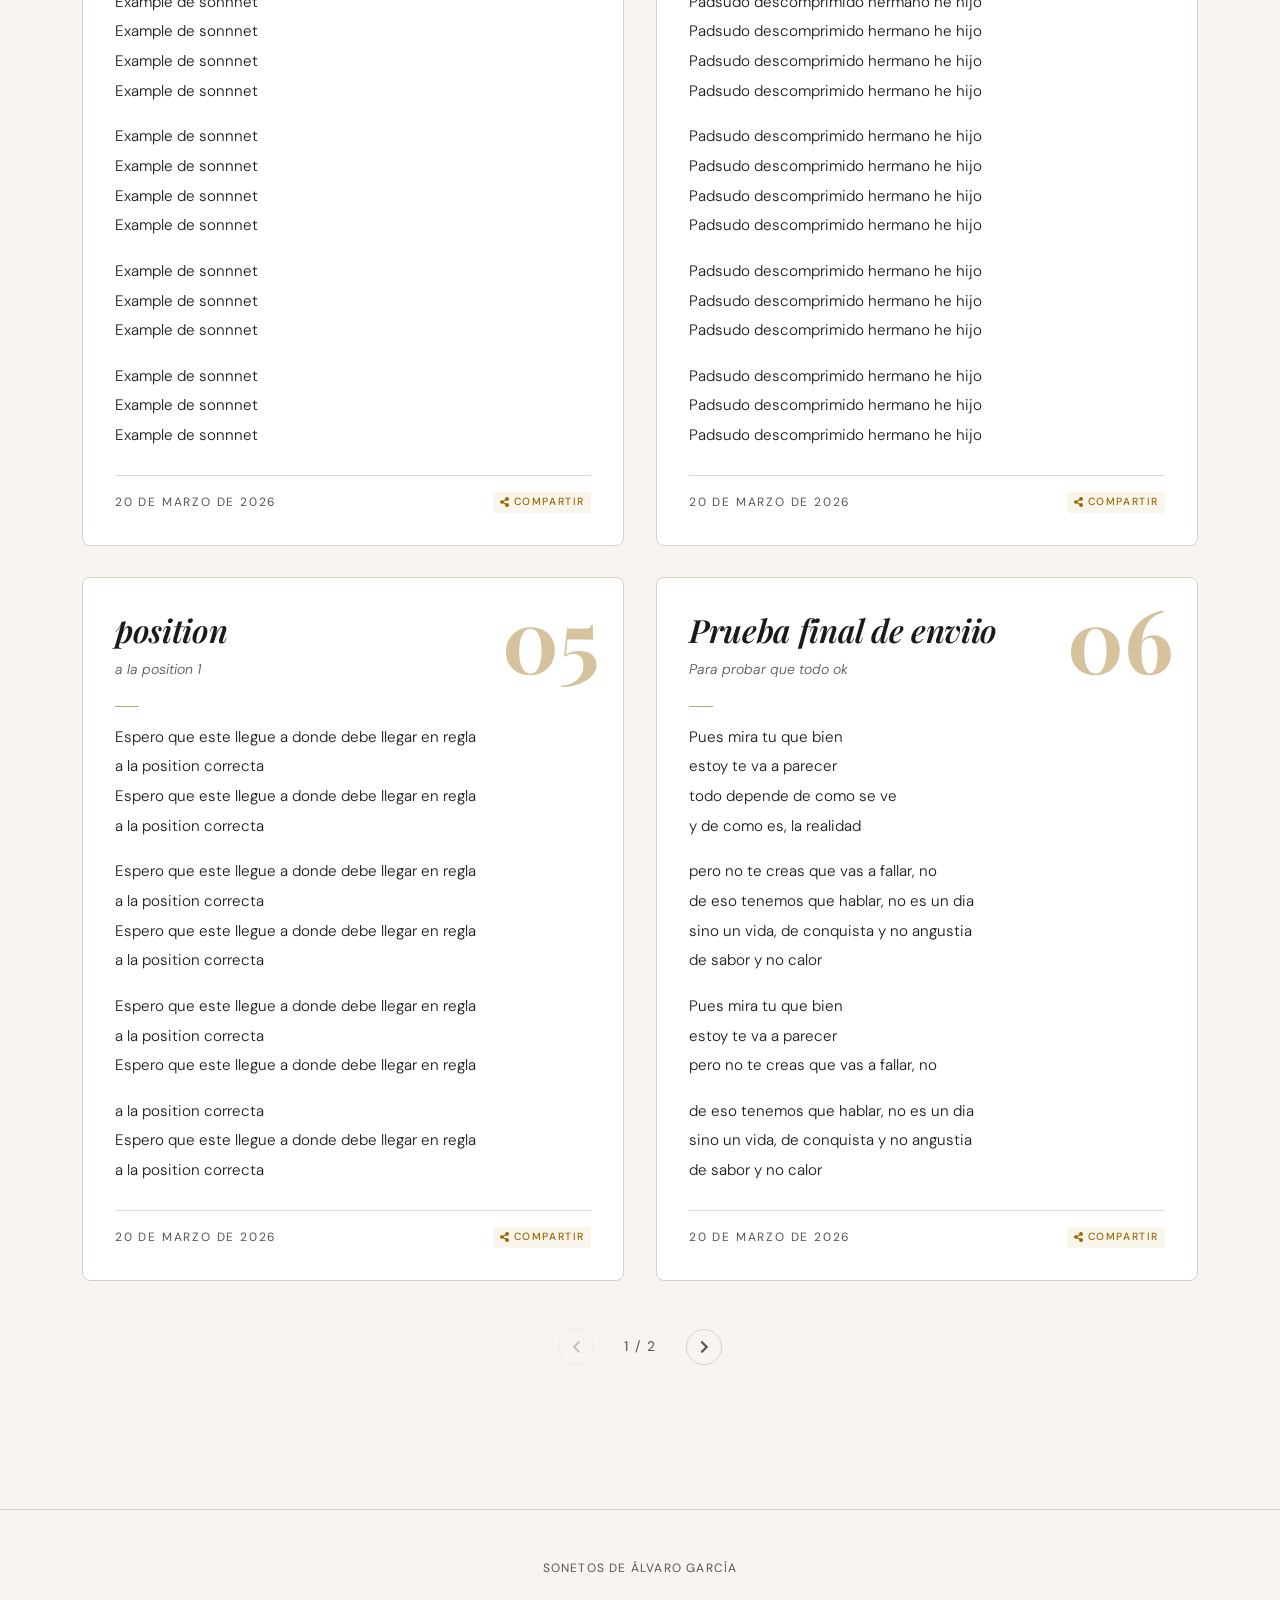
==== commit cd3283c1: "paginator added 6 per page" ====
--- a/index.html
+++ b/index.html
@@ -64,7 +64,7 @@
         <h2 class="bio-panel__name">Álvaro García</h2>
         <p class="bio-panel__rule"><span aria-hidden="true">◆</span></p>
         <p>Poeta y sonetista. Cultiva el verso clásico con sensibilidad contemporánea, explorando los territorios del amor, la memoria y el paisaje a través de la forma cerrada del soneto.</p>
-        <p>Su escritura busca el equilibrio entre la disciplina métrica heredada y una voz personal que dialoga con la tradición lírica española.</p>
+        <p>Su escritura busca el equilibrio entre la disciplina métrica heredada y una voz personal que dialoga con la tradición lírica colombiana.</p>
       </div>
     </div>
   </section>
@@ -86,6 +86,16 @@
         <div class="empty-state__icon" aria-hidden="true"><i class="fas fa-feather-alt"></i></div>
         <p class="empty-state__text">Aún no hay sonetos publicados.</p>
       </div>
+
+      <nav class="paginator" id="paginator" aria-label="Paginación de sonetos" hidden>
+        <button class="paginator__btn paginator__btn--prev" id="paginator-prev" aria-label="Página anterior">
+          <i class="fas fa-chevron-left" aria-hidden="true"></i>
+        </button>
+        <span class="paginator__info" id="paginator-info"></span>
+        <button class="paginator__btn paginator__btn--next" id="paginator-next" aria-label="Página siguiente">
+          <i class="fas fa-chevron-right" aria-hidden="true"></i>
+        </button>
+      </nav>
     </section>
   </main>
 
--- a/styles/index.css
+++ b/styles/index.css
@@ -375,6 +375,54 @@
   color: var(--color-ink-muted);
 }
 
+/* ── Paginator ── */
+.paginator {
+  display: flex;
+  align-items: center;
+  justify-content: center;
+  gap: var(--space-4);
+  padding: var(--space-12) 0 var(--space-4);
+}
+.paginator[hidden] {
+  display: none;
+}
+
+.paginator__btn {
+  display: inline-flex;
+  align-items: center;
+  justify-content: center;
+  width: 2.25rem;
+  height: 2.25rem;
+  padding: 0;
+  font-size: var(--text-sm);
+  color: var(--color-ink-muted);
+  background: transparent;
+  border: 0.0625rem solid var(--color-border);
+  border-radius: 50%;
+  cursor: pointer;
+  transition: color var(--duration-fast) var(--ease-out), border-color var(--duration-fast) var(--ease-out), background var(--duration-fast) var(--ease-out);
+}
+.paginator__btn:hover:not(:disabled), .paginator__btn:focus-visible:not(:disabled) {
+  color: var(--color-accent);
+  border-color: var(--color-accent);
+  background: var(--color-accent-subtle);
+  outline: none;
+}
+.paginator__btn:disabled {
+  opacity: 0.3;
+  cursor: not-allowed;
+}
+
+.paginator__info {
+  font-family: var(--font-body);
+  font-size: var(--text-sm);
+  font-weight: 400;
+  letter-spacing: 0.1em;
+  color: var(--color-ink-muted);
+  min-width: 3.75rem;
+  text-align: center;
+}
+
 /* ══════════════════════════════════════════
    ENTRANCE ANIMATIONS
    ══════════════════════════════════════════ */
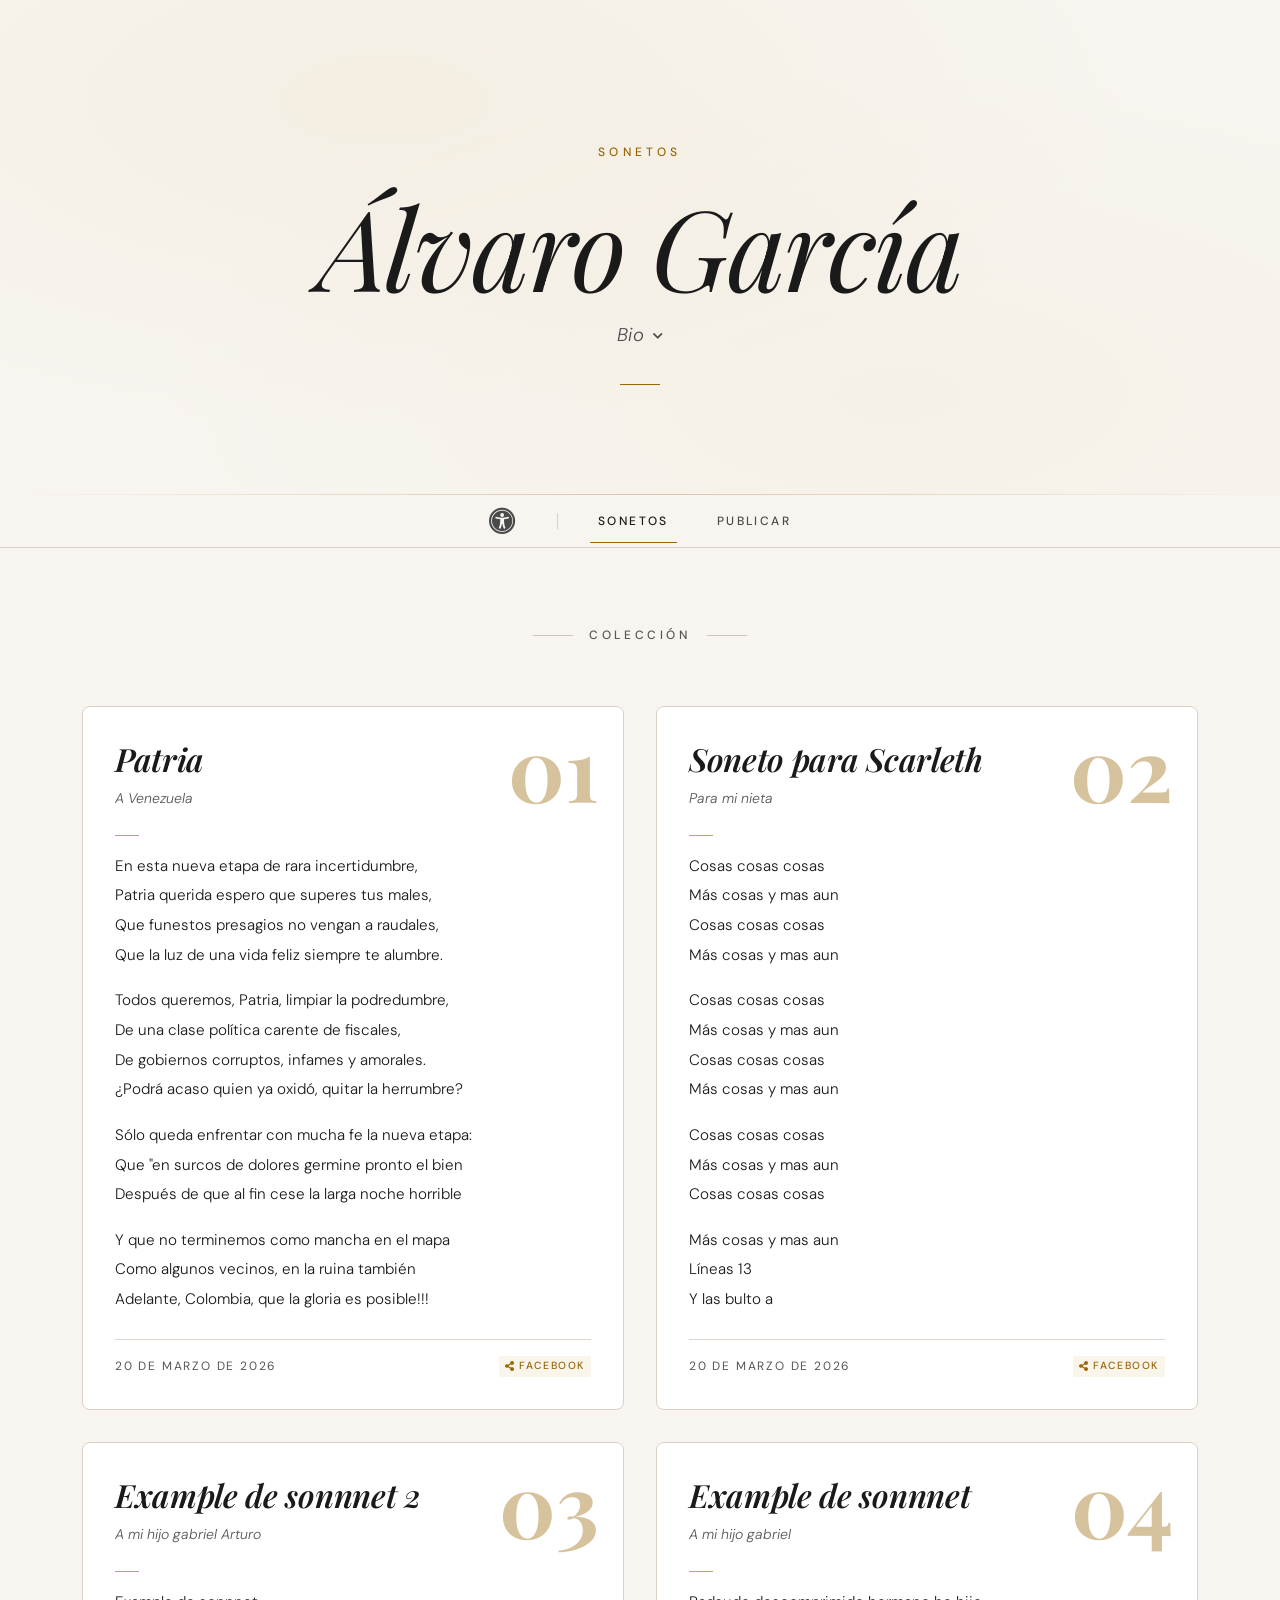
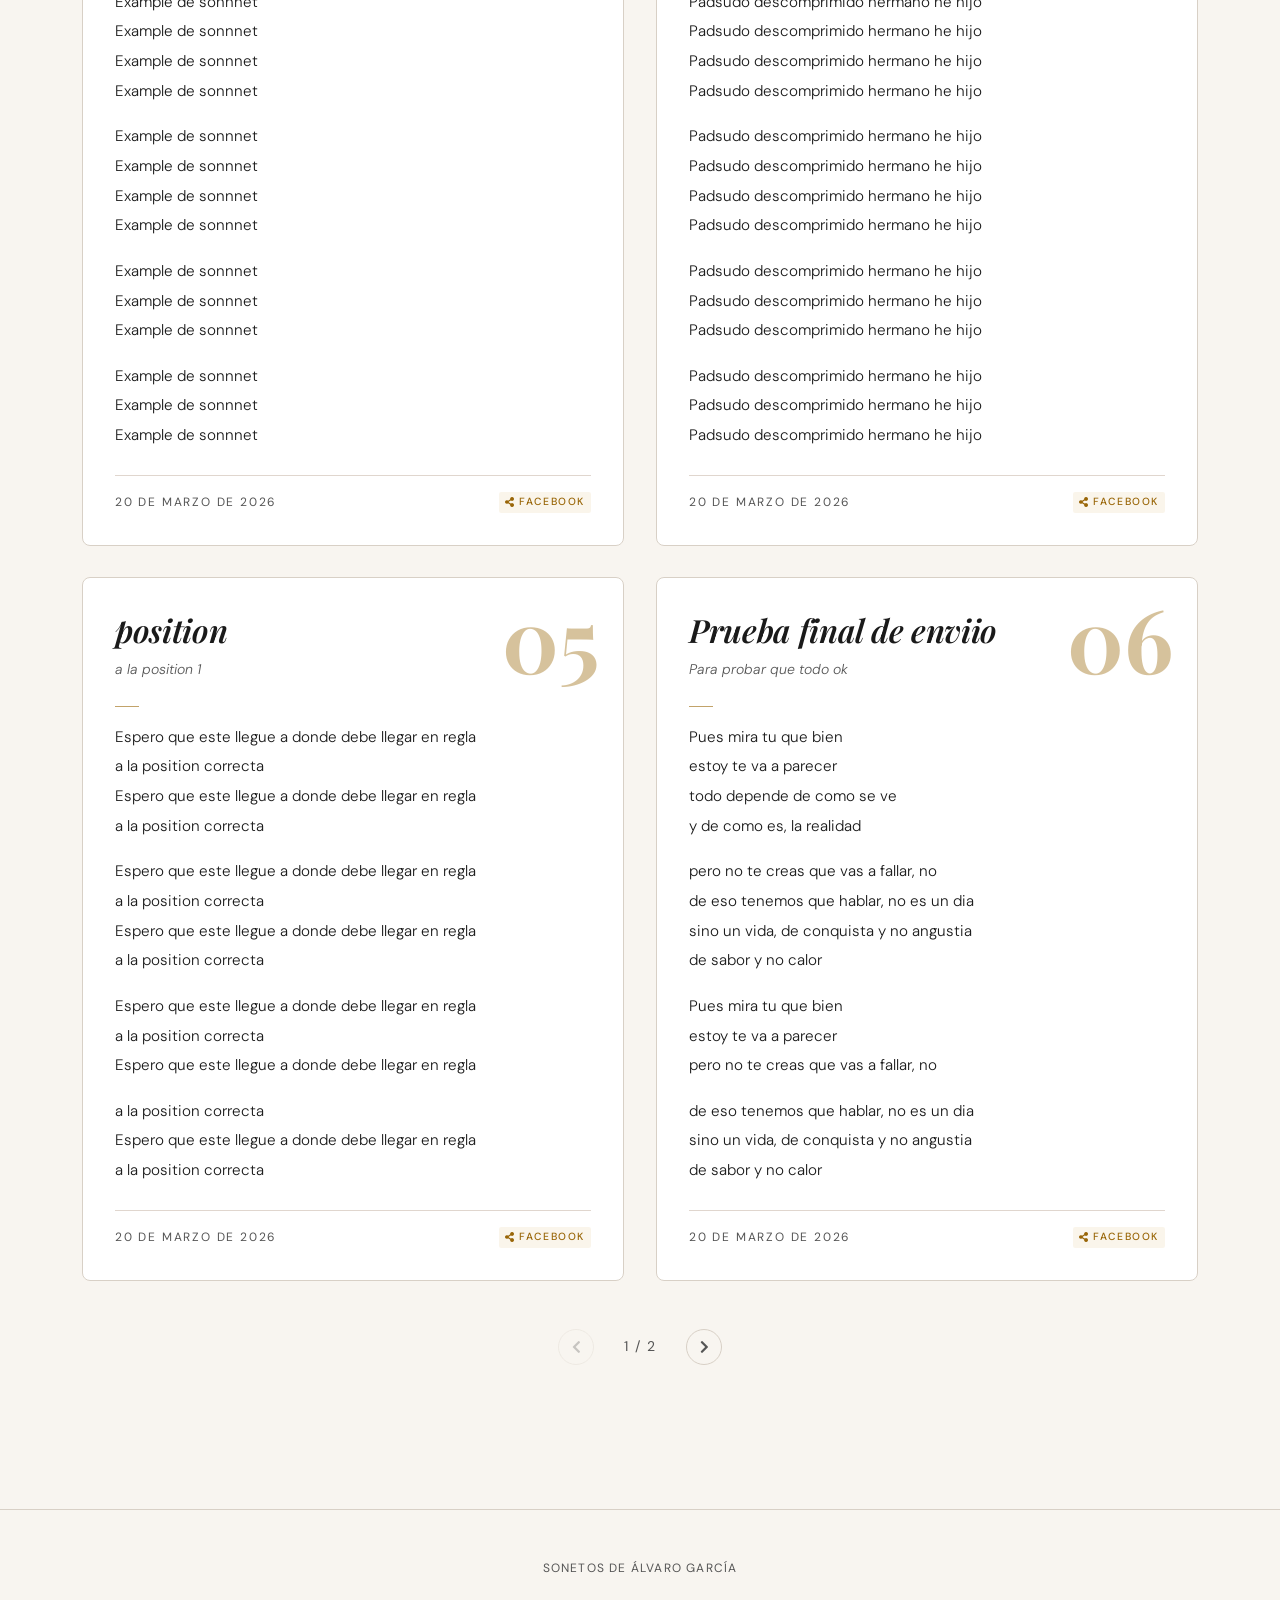
==== commit 2847b4f6: "pic to share  - compartir changed for facebook" ====
--- a/index.html
+++ b/index.html
@@ -15,6 +15,8 @@
   <meta property="og:url" content="https://alvaro-garcia-poeta.pages.dev/">
   <meta property="og:site_name" content="Álvaro García — Poeta">
   <meta property="og:locale" content="es_ES">
+  <meta property="og:image" content="https://alvaro-garcia-poeta.pages.dev/assets/compaartir-soneto.webp">
+  <meta property="og:image:type" content="image/webp">
 
   <!-- Twitter Card -->
   <meta name="twitter:card" content="summary">
@@ -57,8 +59,8 @@
   <!-- Bio Panel -->
   <section class="bio-panel" id="bio-panel" hidden aria-labelledby="bio-toggle">
     <div class="bio-panel__inner">
-      <div class="bio-panel__photo">
-        <img src="assets/GAGD.jpg" alt="Retrato de Álvaro García" width="280" height="280" loading="lazy">
+      <div class="bio-panel__photo pe-0 pe-md-4 pb-4 pb-md-0">
+        <img src="assets/papi-londres.webp" alt="Retrato de Álvaro García" width="280" height="auto" loading="lazy">
       </div>
       <div class="bio-panel__text">
         <h2 class="bio-panel__name">Álvaro García</h2>
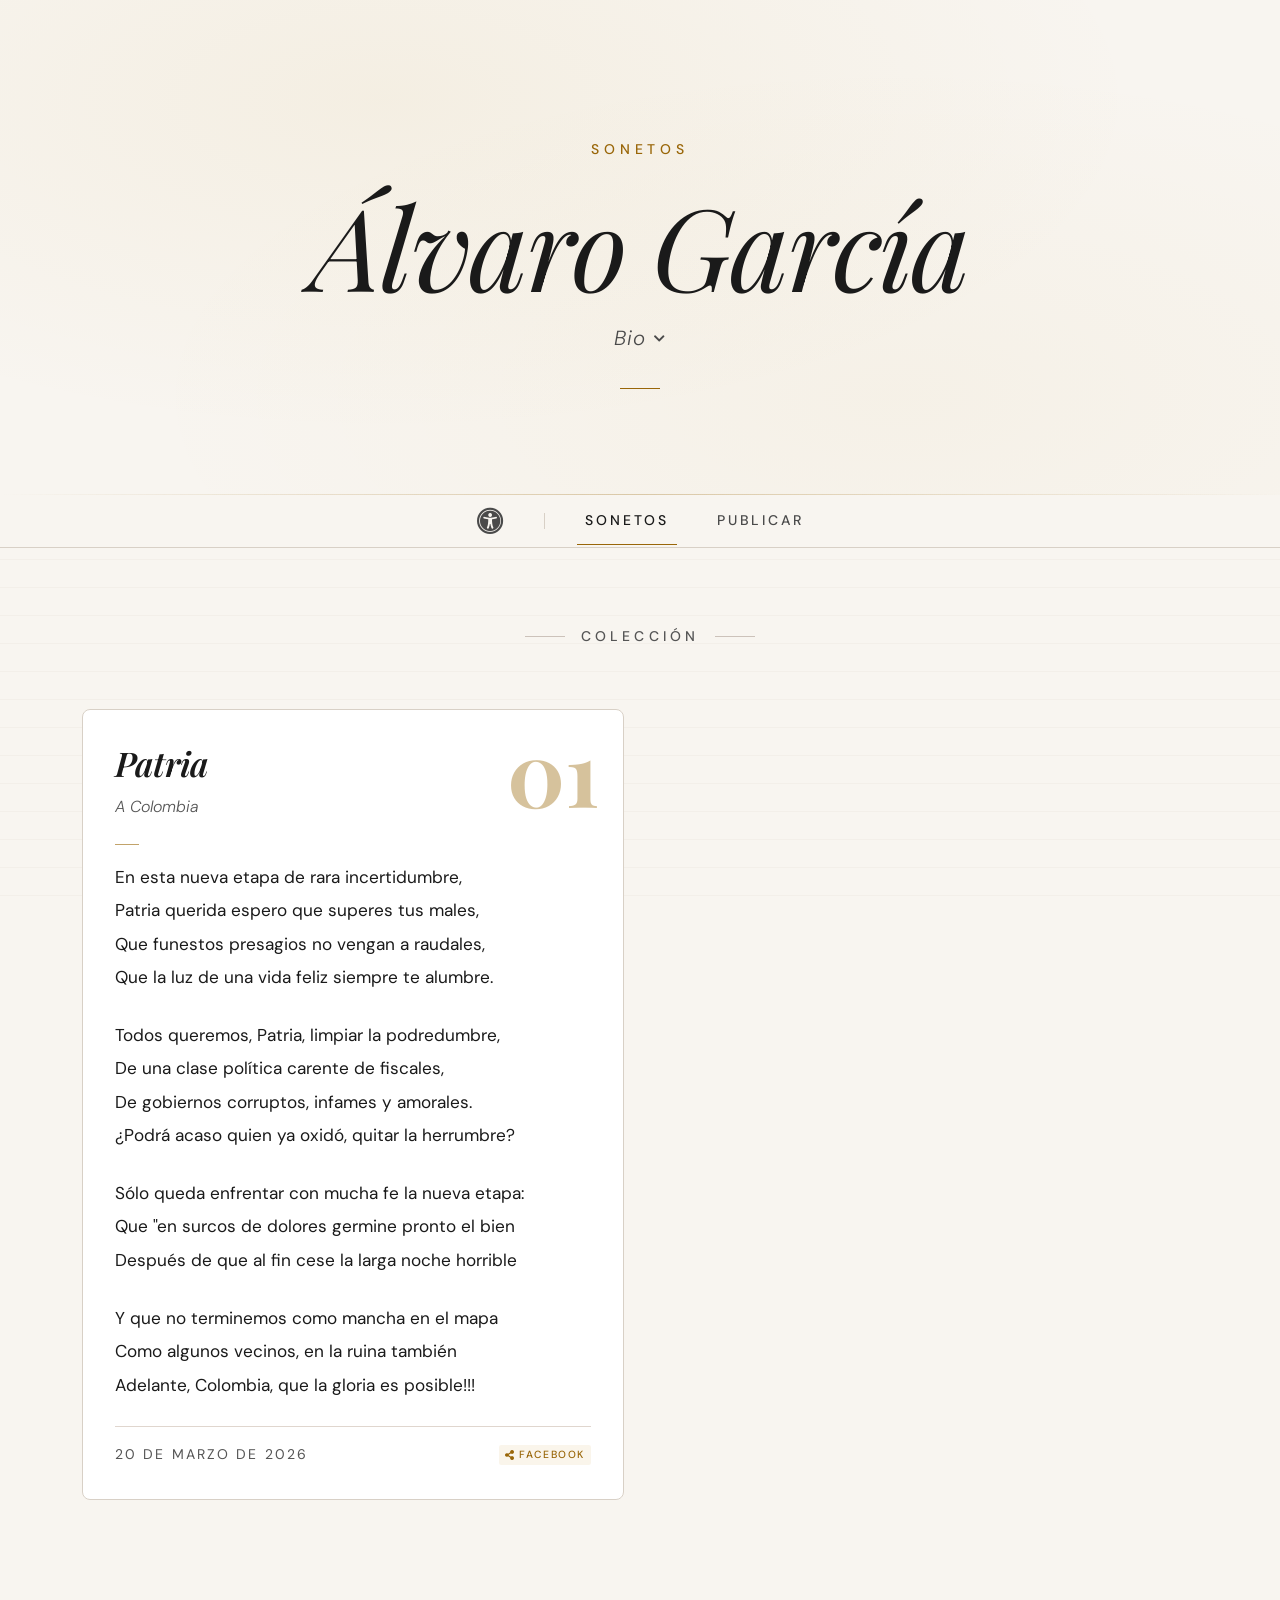
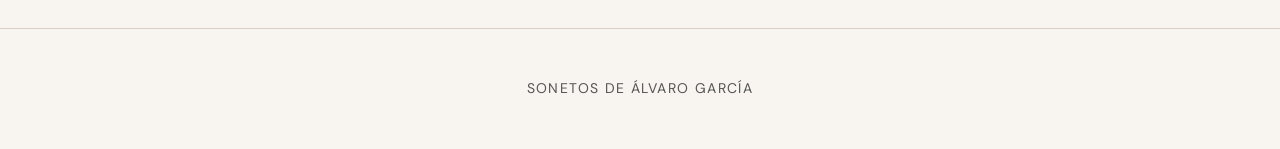
==== commit f3f809d5: "card sonnet full width bellow 768 and also if fontzoom 150% ans 300%" ====
--- a/index.html
+++ b/index.html
@@ -81,7 +81,7 @@
       <div aria-live="polite" aria-atomic="true" class="sr-only" id="sonnets-status"></div>
 
       <div class="container">
-        <div class="masonry-grid" id="sonnets-grid"></div>
+        <div class="masonry-grid row" id="sonnets-grid"></div>
       </div>
 
       <div class="empty-state" id="empty-state" hidden>
--- a/styles/index.css
+++ b/styles/index.css
@@ -96,6 +96,12 @@
 }
 .bio-toggle:hover, .bio-toggle:focus-visible {
   color: var(--color-accent);
+}
+.bio-toggle:focus-visible {
+  outline: 0.125rem dashed var(--color-accent);
+  outline-offset: 0.125rem;
+}
+.bio-toggle:hover:not(:focus-visible) {
   outline: none;
 }
 .bio-toggle[aria-expanded=true] .bio-toggle__icon {
@@ -109,6 +115,8 @@
 
 /* ── Bio Panel ── */
 .bio-panel {
+  position: relative;
+  z-index: 1;
   background: var(--color-bg-hero);
   border-bottom: 0.0625rem solid var(--color-border-subtle);
   overflow: hidden;
@@ -208,21 +216,19 @@
   background: var(--color-divider);
 }
 
-/* ── Masonry Grid ── */
+/* ── Masonry Grid (Bootstrap row/col) ── */
 .masonry-grid {
-  display: grid;
-  grid-template-columns: repeat(2, 1fr);
-  gap: 2rem;
-}
-.masonry-grid > .masonry-item {
-  break-inside: auto;
-}
-
-@media (max-width: 767px) {
-  .masonry-grid {
-    grid-template-columns: 1fr;
-  }
-}
+  --bs-gutter-x: 2rem;
+  --bs-gutter-y: 2rem;
+}
+
+/* Full-width cards when font zoom is 150%+ (any viewport) */
+.a11y-font-150 .masonry-item,
+.a11y-font-200 .masonry-item {
+  flex: 0 0 100%;
+  max-width: 100%;
+}
+
 /* ── Sonnet Cards ── */
 .sonnet-card {
   background: var(--color-surface);
@@ -294,10 +300,10 @@
 }
 
 .sonnet-card__stanza {
-  margin-bottom: var(--space-4);
+  margin-bottom: var(--space-6);
   font-family: var(--font-body);
   font-size: var(--text-base);
-  font-weight: 300;
+  font-weight: 400;
   line-height: 1.95;
   color: var(--color-ink);
 }
@@ -347,6 +353,12 @@
 .sonnet-card__share:hover, .sonnet-card__share:focus-visible {
   color: var(--color-bg);
   background: var(--color-accent);
+}
+.sonnet-card__share:focus-visible {
+  outline: 0.125rem dashed var(--color-accent);
+  outline-offset: 0.125rem;
+}
+.sonnet-card__share:hover:not(:focus-visible) {
   outline: none;
 }
 
@@ -406,6 +418,12 @@
   color: var(--color-accent);
   border-color: var(--color-accent);
   background: var(--color-accent-subtle);
+}
+.paginator__btn:focus-visible:not(:disabled) {
+  outline: 0.125rem dashed var(--color-accent);
+  outline-offset: 0.125rem;
+}
+.paginator__btn:hover:not(:disabled):not(:focus-visible) {
   outline: none;
 }
 .paginator__btn:disabled {
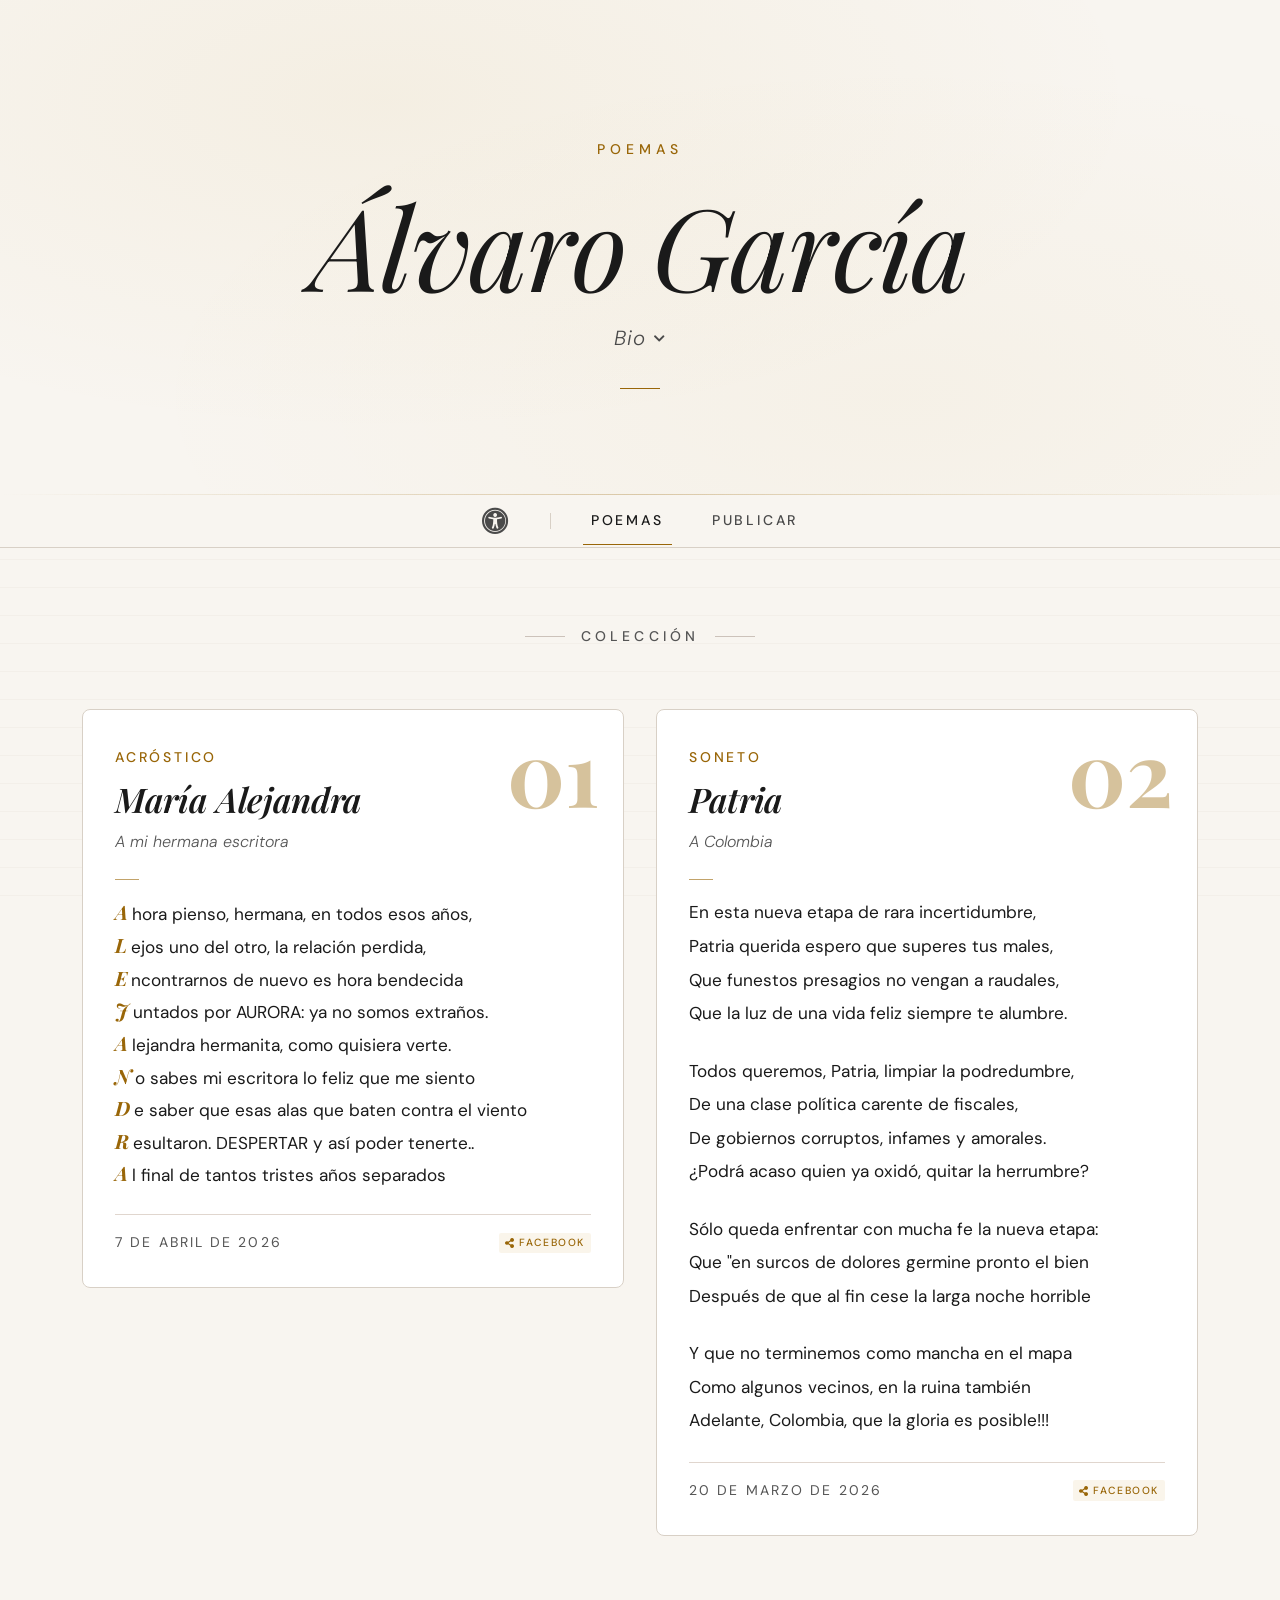
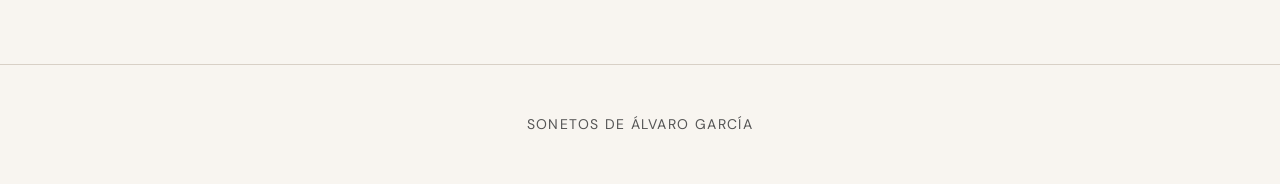
==== commit b63db6e3: "general page udpate" ====
--- a/index.html
+++ b/index.html
@@ -3,15 +3,15 @@
 <head>
   <meta charset="UTF-8">
   <meta name="viewport" content="width=device-width, initial-scale=1.0">
-  <title>Álvaro García — Sonetos</title>
-  <meta name="description" content="Colección de sonetos de Álvaro García. Poesía en verso clásico.">
+  <title>Álvaro García — Poemas</title>
+  <meta name="description" content="Colección de poemas de Álvaro García. Sonetos, acrósticos, haikus y verso libre.">
   <meta name="author" content="Álvaro García">
   <link rel="canonical" href="https://alvaro-garcia-poeta.pages.dev/">
 
   <!-- Open Graph -->
   <meta property="og:type" content="website">
-  <meta property="og:title" content="Álvaro García — Sonetos">
-  <meta property="og:description" content="Colección de sonetos de Álvaro García. Poesía en verso clásico.">
+  <meta property="og:title" content="Álvaro García — Poemas">
+  <meta property="og:description" content="Colección de poemas de Álvaro García. Sonetos, acrósticos, haikus y verso libre.">
   <meta property="og:url" content="https://alvaro-garcia-poeta.pages.dev/">
   <meta property="og:site_name" content="Álvaro García — Poeta">
   <meta property="og:locale" content="es_ES">
@@ -20,8 +20,8 @@
 
   <!-- Twitter Card -->
   <meta name="twitter:card" content="summary">
-  <meta name="twitter:title" content="Álvaro García — Sonetos">
-  <meta name="twitter:description" content="Colección de sonetos de Álvaro García. Poesía en verso clásico.">
+  <meta name="twitter:title" content="Álvaro García — Poemas">
+  <meta name="twitter:description" content="Colección de poemas de Álvaro García. Sonetos, acrósticos, haikus y verso libre.">
 
   <!-- Prevent FOUC (Flash of Unstyled Content) by applying theme immediately -->
   <script>
@@ -47,7 +47,7 @@
 <body>
   <!-- Hero -->
   <header class="hero" role="banner">
-    <span class="hero__overline" aria-hidden="true">Sonetos</span>
+    <span class="hero__overline" aria-hidden="true">Poemas</span>
     <h1 class="hero__title">Álvaro García</h1>
     <button class="bio-toggle hero__subtitle" id="bio-toggle" aria-expanded="false" aria-controls="bio-panel">
       <span class="bio-toggle__label"><em>Bio</em></span>
@@ -86,10 +86,10 @@
 
       <div class="empty-state" id="empty-state" hidden>
         <div class="empty-state__icon" aria-hidden="true"><i class="fas fa-feather-alt"></i></div>
-        <p class="empty-state__text">Aún no hay sonetos publicados.</p>
+        <p class="empty-state__text">Aún no hay poemas publicados.</p>
       </div>
 
-      <nav class="paginator" id="paginator" aria-label="Paginación de sonetos" hidden>
+      <nav class="paginator" id="paginator" aria-label="Paginación de poemas" hidden>
         <button class="paginator__btn paginator__btn--prev" id="paginator-prev" aria-label="Página anterior">
           <i class="fas fa-chevron-left" aria-hidden="true"></i>
         </button>
--- a/styles/index.css
+++ b/styles/index.css
@@ -1,511 +1 @@
-@charset "UTF-8";
-/*REM*/
-/* ══════════════════════════════════════════
-   HERO — Full-bleed dark cinematic header
-   ══════════════════════════════════════════ */
-.hero {
-  position: relative;
-  background: var(--color-bg-hero);
-  color: var(--color-ink-hero);
-  overflow: hidden;
-  display: flex;
-  flex-direction: column;
-  justify-content: center;
-  align-items: center;
-  text-align: center;
-  padding: var(--space-32) var(--space-4) var(--space-24);
-  min-height: 55vh;
-}
-.hero::before {
-  content: "";
-  position: absolute;
-  inset: 0;
-  background: radial-gradient(ellipse at 30% 20%, rgba(184, 134, 11, 0.06) 0%, transparent 60%), radial-gradient(ellipse at 70% 80%, rgba(184, 134, 11, 0.04) 0%, transparent 60%);
-  pointer-events: none;
-}
-.hero::after {
-  content: "";
-  position: absolute;
-  bottom: 0;
-  left: 0;
-  right: 0;
-  height: 0.0625rem;
-  background: linear-gradient(90deg, transparent, var(--color-accent), transparent);
-  opacity: 0.3;
-}
-
-.hero__overline {
-  font-family: var(--font-body);
-  font-size: var(--text-xs);
-  font-weight: 500;
-  text-transform: uppercase;
-  letter-spacing: 0.35em;
-  color: var(--color-accent);
-  margin-bottom: var(--space-6);
-  position: relative;
-}
-
-.hero__title {
-  font-family: var(--font-display);
-  font-size: var(--text-6xl);
-  font-weight: 400;
-  font-style: italic;
-  letter-spacing: -0.02em;
-  line-height: 1.05;
-  margin: 0 0 var(--space-4);
-  position: relative;
-}
-
-.hero__subtitle {
-  font-family: var(--font-body);
-  font-size: var(--text-lg);
-  font-weight: 300;
-  color: var(--color-ink-hero-muted);
-  margin: 0;
-  letter-spacing: 0.04em;
-  position: relative;
-}
-
-.hero__ornament {
-  display: block;
-  width: 2.5rem;
-  height: 0.0625rem;
-  background: var(--color-accent);
-  margin: var(--space-8) auto 0;
-  opacity: 0.5;
-  position: relative;
-}
-
-/* ── Bio Toggle Button ── */
-.bio-toggle {
-  display: inline-flex;
-  align-items: center;
-  gap: var(--space-2);
-  margin: 0;
-  padding: 0;
-  font-family: var(--font-body);
-  font-size: var(--text-lg);
-  font-weight: 300;
-  letter-spacing: 0.04em;
-  color: var(--color-ink-hero-muted);
-  background: transparent;
-  border: none;
-  cursor: pointer;
-  position: relative;
-  transition: color var(--duration-fast) var(--ease-out);
-}
-.bio-toggle:hover, .bio-toggle:focus-visible {
-  color: var(--color-accent);
-}
-.bio-toggle:focus-visible {
-  outline: 0.125rem dashed var(--color-accent);
-  outline-offset: 0.125rem;
-}
-.bio-toggle:hover:not(:focus-visible) {
-  outline: none;
-}
-.bio-toggle[aria-expanded=true] .bio-toggle__icon {
-  transform: rotate(180deg);
-}
-
-.bio-toggle__icon {
-  font-size: 0.6em;
-  transition: transform var(--duration-fast) var(--ease-out);
-}
-
-/* ── Bio Panel ── */
-.bio-panel {
-  position: relative;
-  z-index: 1;
-  background: var(--color-bg-hero);
-  border-bottom: 0.0625rem solid var(--color-border-subtle);
-  overflow: hidden;
-}
-.bio-panel[hidden] {
-  display: none;
-}
-
-.bio-panel__inner {
-  display: flex;
-  align-items: flex-start;
-  gap: var(--space-10);
-  max-width: 45rem;
-  margin: 0 auto;
-  padding: var(--space-12) var(--space-6) var(--space-16);
-}
-
-.bio-panel__photo {
-  flex-shrink: 0;
-}
-.bio-panel__photo img {
-  display: block;
-  width: 11.25rem;
-  height: 11.25rem;
-  object-fit: cover;
-  border-radius: 50%;
-  border: 0.1875rem solid var(--color-accent-subtle);
-  box-shadow: 0 0.5rem 1.5rem rgba(0, 0, 0, 0.12);
-}
-
-.bio-panel__text {
-  font-family: var(--font-body);
-  font-size: var(--text-sm);
-  font-weight: 300;
-  line-height: 1.8;
-  color: var(--color-ink-hero-muted);
-}
-.bio-panel__text p {
-  margin: 0 0 var(--space-4);
-}
-.bio-panel__text p:last-child {
-  margin-bottom: 0;
-}
-
-.bio-panel__name {
-  font-family: var(--font-display);
-  font-size: var(--text-xl);
-  font-weight: 600;
-  font-style: italic;
-  color: var(--color-ink-hero);
-  margin: 0 0 var(--space-2);
-}
-
-.bio-panel__rule {
-  font-size: 0.375rem;
-  color: var(--color-accent);
-  margin: 0 0 var(--space-4);
-  letter-spacing: 0.5em;
-}
-
-@media (max-width: 767px) {
-  .bio-panel__inner {
-    flex-direction: column;
-    align-items: center;
-    text-align: center;
-  }
-  .bio-panel__photo img {
-    width: 8.75rem;
-    height: 8.75rem;
-  }
-}
-/* ══════════════════════════════════════════
-   SONNETS SECTION
-   ══════════════════════════════════════════ */
-.sonnets-section {
-  padding: var(--space-20) 0 var(--space-32);
-}
-
-.section-label {
-  font-family: var(--font-body);
-  font-size: var(--text-xs);
-  font-weight: 500;
-  text-transform: uppercase;
-  letter-spacing: 0.3em;
-  color: var(--color-ink-muted);
-  text-align: center;
-  margin-bottom: var(--space-16);
-  display: flex;
-  align-items: center;
-  justify-content: center;
-  gap: var(--space-4);
-}
-.section-label::before, .section-label::after {
-  content: "";
-  width: 2.5rem;
-  height: 0.0625rem;
-  background: var(--color-divider);
-}
-
-/* ── Masonry Grid (Bootstrap row/col) ── */
-.masonry-grid {
-  --bs-gutter-x: 2rem;
-  --bs-gutter-y: 2rem;
-}
-
-/* Full-width cards when font zoom is 150%+ (any viewport) */
-.a11y-font-150 .masonry-item,
-.a11y-font-200 .masonry-item {
-  flex: 0 0 100%;
-  max-width: 100%;
-}
-
-/* ── Sonnet Cards ── */
-.sonnet-card {
-  background: var(--color-surface);
-  border: 0.0625rem solid var(--color-border);
-  border-radius: var(--radius-lg);
-  padding: var(--space-8);
-  position: relative;
-  container-type: inline-size;
-  container-name: sonnet;
-  transition: box-shadow var(--duration-normal) var(--ease-out), transform var(--duration-normal) var(--ease-out), border-color var(--duration-normal) var(--ease-out);
-}
-.sonnet-card:hover {
-  box-shadow: var(--shadow-xl);
-  transform: translateY(-0.1875rem);
-  border-color: var(--color-accent);
-}
-@media (prefers-reduced-motion: reduce) {
-  .sonnet-card, .sonnet-card:hover {
-    transition: none;
-    transform: none;
-  }
-}
-
-.sonnet-card__number {
-  font-family: var(--font-display);
-  font-size: var(--text-5xl);
-  font-weight: 700;
-  color: var(--color-accent-medium);
-  line-height: 1;
-  position: absolute;
-  top: var(--space-4);
-  right: var(--space-6);
-  pointer-events: none;
-  user-select: none;
-}
-
-.sonnet-card__header {
-  margin-bottom: var(--space-6);
-  position: relative;
-}
-
-.sonnet-card__title {
-  font-family: var(--font-display);
-  font-size: var(--text-2xl);
-  font-weight: 600;
-  font-style: italic;
-  color: var(--color-ink);
-  margin: 0;
-  line-height: 1.25;
-  letter-spacing: -0.01em;
-}
-
-.sonnet-card__dedication {
-  font-family: var(--font-body);
-  font-size: var(--text-sm);
-  font-weight: 300;
-  font-style: italic;
-  color: var(--color-ink-muted);
-  margin: var(--space-2) 0 0;
-}
-
-.sonnet-card__divider {
-  width: 1.5rem;
-  height: 0.0625rem;
-  background: var(--color-accent);
-  border: none;
-  margin: var(--space-4) 0;
-  opacity: 0.6;
-}
-
-.sonnet-card__stanza {
-  margin-bottom: var(--space-6);
-  font-family: var(--font-body);
-  font-size: var(--text-base);
-  font-weight: 400;
-  line-height: 1.95;
-  color: var(--color-ink);
-}
-.sonnet-card__stanza:last-of-type {
-  margin-bottom: 0;
-}
-
-.sonnet-card__verse {
-  display: block;
-}
-
-.sonnet-card__footer {
-  margin-top: var(--space-6);
-  padding-top: var(--space-4);
-  border-top: 0.0625rem solid var(--color-border-subtle);
-  display: flex;
-  align-items: center;
-  justify-content: space-between;
-}
-
-.sonnet-card__date {
-  font-family: var(--font-body);
-  font-size: var(--text-xs);
-  font-weight: 400;
-  text-transform: uppercase;
-  letter-spacing: 0.15em;
-  color: var(--color-ink-muted);
-}
-
-.sonnet-card__share {
-  display: inline-flex;
-  align-items: center;
-  gap: 0.35em;
-  font-family: var(--font-body);
-  font-size: 0.65rem;
-  font-weight: 500;
-  text-transform: uppercase;
-  letter-spacing: 0.15em;
-  color: var(--color-accent);
-  background: var(--color-accent-subtle);
-  padding: 0.15em 0.6em;
-  border: none;
-  border-radius: 0.125rem;
-  cursor: pointer;
-  transition: color var(--duration-fast) var(--ease-out), background var(--duration-fast) var(--ease-out);
-}
-.sonnet-card__share:hover, .sonnet-card__share:focus-visible {
-  color: var(--color-bg);
-  background: var(--color-accent);
-}
-.sonnet-card__share:focus-visible {
-  outline: 0.125rem dashed var(--color-accent);
-  outline-offset: 0.125rem;
-}
-.sonnet-card__share:hover:not(:focus-visible) {
-  outline: none;
-}
-
-@container sonnet (min-width: 28.125rem) {
-  .sonnet-card {
-    padding: var(--space-12);
-  }
-}
-/* ── Empty State ── */
-.empty-state {
-  text-align: center;
-  padding: var(--space-20) var(--space-4);
-}
-
-.empty-state__icon {
-  font-size: var(--text-3xl);
-  color: var(--color-ink-muted);
-  opacity: 0.25;
-  margin-bottom: var(--space-4);
-}
-
-.empty-state__text {
-  font-family: var(--font-display);
-  font-size: var(--text-xl);
-  font-style: italic;
-  color: var(--color-ink-muted);
-}
-
-/* ── Paginator ── */
-.paginator {
-  display: flex;
-  align-items: center;
-  justify-content: center;
-  gap: var(--space-4);
-  padding: var(--space-12) 0 var(--space-4);
-}
-.paginator[hidden] {
-  display: none;
-}
-
-.paginator__btn {
-  display: inline-flex;
-  align-items: center;
-  justify-content: center;
-  width: 2.25rem;
-  height: 2.25rem;
-  padding: 0;
-  font-size: var(--text-sm);
-  color: var(--color-ink-muted);
-  background: transparent;
-  border: 0.0625rem solid var(--color-border);
-  border-radius: 50%;
-  cursor: pointer;
-  transition: color var(--duration-fast) var(--ease-out), border-color var(--duration-fast) var(--ease-out), background var(--duration-fast) var(--ease-out);
-}
-.paginator__btn:hover:not(:disabled), .paginator__btn:focus-visible:not(:disabled) {
-  color: var(--color-accent);
-  border-color: var(--color-accent);
-  background: var(--color-accent-subtle);
-}
-.paginator__btn:focus-visible:not(:disabled) {
-  outline: 0.125rem dashed var(--color-accent);
-  outline-offset: 0.125rem;
-}
-.paginator__btn:hover:not(:disabled):not(:focus-visible) {
-  outline: none;
-}
-.paginator__btn:disabled {
-  opacity: 0.3;
-  cursor: not-allowed;
-}
-
-.paginator__info {
-  font-family: var(--font-body);
-  font-size: var(--text-sm);
-  font-weight: 400;
-  letter-spacing: 0.1em;
-  color: var(--color-ink-muted);
-  min-width: 3.75rem;
-  text-align: center;
-}
-
-/* ══════════════════════════════════════════
-   ENTRANCE ANIMATIONS
-   ══════════════════════════════════════════ */
-@media (prefers-reduced-motion: no-preference) {
-  .hero__overline,
-  .hero__title,
-  .hero__subtitle,
-  .hero__ornament {
-    opacity: 0;
-    transform: translateY(1rem);
-    animation: revealUp 0.7s var(--ease-out) forwards;
-  }
-  .hero__overline {
-    animation-delay: 0.1s;
-  }
-  .hero__title {
-    animation-delay: 0.25s;
-  }
-  .hero__subtitle {
-    animation-delay: 0.4s;
-  }
-  .hero__ornament {
-    animation-delay: 0.55s;
-  }
-  .sonnet-card {
-    opacity: 0;
-    transform: translateY(1.5rem);
-    animation: revealUp var(--duration-slow) var(--ease-out) forwards;
-  }
-  .sonnet-card:nth-child(1) {
-    animation-delay: 0.05s;
-  }
-  .sonnet-card:nth-child(2) {
-    animation-delay: 0.15s;
-  }
-  .sonnet-card:nth-child(3) {
-    animation-delay: 0.25s;
-  }
-  .sonnet-card:nth-child(4) {
-    animation-delay: 0.35s;
-  }
-  .sonnet-card:nth-child(5) {
-    animation-delay: 0.45s;
-  }
-  .sonnet-card:nth-child(6) {
-    animation-delay: 0.55s;
-  }
-  @keyframes revealUp {
-    to {
-      opacity: 1;
-      transform: translateY(0);
-    }
-  }
-}
-/* ══════════════════════════════════════════
-   RESPONSIVE
-   ══════════════════════════════════════════ */
-@media (max-width: 575px) {
-  .hero {
-    padding: var(--space-20) var(--space-4) var(--space-12);
-    min-height: 40vh;
-  }
-  .sonnet-card {
-    padding: var(--space-6);
-  }
-}
-
-/*# sourceMappingURL=index.css.map */
+.hero{position:relative;background:var(--color-bg-hero);color:var(--color-ink-hero);overflow:hidden;display:flex;flex-direction:column;justify-content:center;align-items:center;text-align:center;padding:var(--space-32) var(--space-4) var(--space-24);min-height:55vh}.hero::before{content:"";position:absolute;inset:0;background:radial-gradient(ellipse at 30% 20%, rgba(184, 134, 11, 0.06) 0%, transparent 60%),radial-gradient(ellipse at 70% 80%, rgba(184, 134, 11, 0.04) 0%, transparent 60%);pointer-events:none}.hero::after{content:"";position:absolute;bottom:0;left:0;right:0;height:0.0625rem;background:linear-gradient(90deg, transparent, var(--color-accent), transparent);opacity:.3}.hero__overline{font-family:var(--font-body);font-size:var(--text-xs);font-weight:500;text-transform:uppercase;letter-spacing:.35em;color:var(--color-accent);margin-bottom:var(--space-6);position:relative}.hero__title{font-family:var(--font-display);font-size:var(--text-6xl);font-weight:400;font-style:italic;letter-spacing:-0.02em;line-height:1.05;margin:0 0 var(--space-4);position:relative}.hero__subtitle{font-family:var(--font-body);font-size:var(--text-lg);font-weight:300;color:var(--color-ink-hero-muted);margin:0;letter-spacing:.04em;position:relative}.hero__ornament{display:block;width:2.5rem;height:0.0625rem;background:var(--color-accent);margin:var(--space-8) auto 0;opacity:.5;position:relative}.bio-toggle{display:inline-flex;align-items:center;gap:var(--space-2);margin:0;padding:0;font-family:var(--font-body);font-size:var(--text-lg);font-weight:300;letter-spacing:.04em;color:var(--color-ink-hero-muted);background:rgba(0,0,0,0);border:none;cursor:pointer;position:relative;transition:color var(--duration-fast) var(--ease-out)}.bio-toggle:hover,.bio-toggle:focus-visible{color:var(--color-accent)}.bio-toggle:focus-visible{outline:0.125rem dashed var(--color-accent);outline-offset:0.125rem}.bio-toggle:hover:not(:focus-visible){outline:none}.bio-toggle[aria-expanded=true] .bio-toggle__icon{transform:rotate(180deg)}.bio-toggle__icon{font-size:.6em;transition:transform var(--duration-fast) var(--ease-out)}.bio-panel{position:relative;z-index:1;background:var(--color-bg-hero);border-bottom:0.0625rem solid var(--color-border-subtle);overflow:hidden}.bio-panel[hidden]{display:none}.bio-panel__inner{display:flex;align-items:flex-start;gap:var(--space-10);max-width:45rem;margin:0 auto;padding:var(--space-12) var(--space-6) var(--space-16)}.bio-panel__photo{flex-shrink:0}.bio-panel__photo img{display:block;width:11.25rem;height:11.25rem;object-fit:cover;border-radius:50%;border:0.1875rem solid var(--color-accent-subtle);box-shadow:0 0.5rem 1.5rem rgba(0,0,0,.12)}.bio-panel__text{font-family:var(--font-body);font-size:var(--text-sm);font-weight:300;line-height:1.8;color:var(--color-ink-hero-muted)}.bio-panel__text p{margin:0 0 var(--space-4)}.bio-panel__text p:last-child{margin-bottom:0}.bio-panel__name{font-family:var(--font-display);font-size:var(--text-xl);font-weight:600;font-style:italic;color:var(--color-ink-hero);margin:0 0 var(--space-2)}.bio-panel__rule{font-size:0.375rem;color:var(--color-accent);margin:0 0 var(--space-4);letter-spacing:.5em}@media(max-width: 767px){.bio-panel__inner{flex-direction:column;align-items:center;text-align:center}.bio-panel__photo img{width:8.75rem;height:8.75rem}}.sonnets-section{padding:var(--space-20) 0 var(--space-32)}.section-label{font-family:var(--font-body);font-size:var(--text-xs);font-weight:500;text-transform:uppercase;letter-spacing:.3em;color:var(--color-ink-muted);text-align:center;margin-bottom:var(--space-16);display:flex;align-items:center;justify-content:center;gap:var(--space-4)}.section-label::before,.section-label::after{content:"";width:2.5rem;height:0.0625rem;background:var(--color-divider)}.masonry-grid{--bs-gutter-x: 2rem;--bs-gutter-y: 2rem}.a11y-font-150 .masonry-item,.a11y-font-200 .masonry-item{flex:0 0 100%;max-width:100%}.sonnet-card{background:var(--color-surface);border:0.0625rem solid var(--color-border);border-radius:var(--radius-lg);padding:var(--space-8);position:relative;container-type:inline-size;container-name:sonnet;transition:box-shadow var(--duration-normal) var(--ease-out),transform var(--duration-normal) var(--ease-out),border-color var(--duration-normal) var(--ease-out)}.sonnet-card:hover{box-shadow:var(--shadow-xl);transform:translateY(-0.1875rem);border-color:var(--color-accent)}@media(prefers-reduced-motion: reduce){.sonnet-card,.sonnet-card:hover{transition:none;transform:none}}.sonnet-card__number{font-family:var(--font-display);font-size:var(--text-5xl);font-weight:700;color:var(--color-accent-medium);line-height:1;position:absolute;top:var(--space-4);right:var(--space-6);pointer-events:none;user-select:none}.sonnet-card__header{margin-bottom:var(--space-6);position:relative}.sonnet-card__type{display:inline-block;font-family:var(--font-body);font-size:var(--text-xs);font-weight:500;text-transform:uppercase;letter-spacing:.2em;color:var(--color-accent);margin-bottom:var(--space-2)}.sonnet-card__title{font-family:var(--font-display);font-size:var(--text-2xl);font-weight:600;font-style:italic;color:var(--color-ink);margin:0;line-height:1.25;letter-spacing:-0.01em}.sonnet-card__dedication{font-family:var(--font-body);font-size:var(--text-sm);font-weight:300;font-style:italic;color:var(--color-ink-muted);margin:var(--space-2) 0 0}.sonnet-card__divider{width:1.5rem;height:0.0625rem;background:var(--color-accent);border:none;margin:var(--space-4) 0;opacity:.6}.sonnet-card__stanza{margin-bottom:var(--space-6);font-family:var(--font-body);font-size:var(--text-base);font-weight:400;line-height:1.95;color:var(--color-ink)}.sonnet-card__stanza:last-of-type{margin-bottom:0}.sonnet-card__verse{display:block}.sonnet-card[data-poem-type=acrostico] .sonnet-card__stanza{line-height:1.65}.sonnet-card[data-poem-type=acrostico] .sonnet-card__verse::first-letter{font-family:var(--font-display);font-weight:700;font-style:italic;font-size:1.15em;color:var(--color-accent);margin-right:.18em}.sonnet-card__footer{margin-top:var(--space-6);padding-top:var(--space-4);border-top:0.0625rem solid var(--color-border-subtle);display:flex;align-items:center;justify-content:space-between}.sonnet-card__date{font-family:var(--font-body);font-size:var(--text-xs);font-weight:400;text-transform:uppercase;letter-spacing:.15em;color:var(--color-ink-muted)}.sonnet-card__share{display:inline-flex;align-items:center;gap:.35em;font-family:var(--font-body);font-size:.65rem;font-weight:500;text-transform:uppercase;letter-spacing:.15em;color:var(--color-accent);background:var(--color-accent-subtle);padding:.15em .6em;border:none;border-radius:0.125rem;cursor:pointer;transition:color var(--duration-fast) var(--ease-out),background var(--duration-fast) var(--ease-out)}.sonnet-card__share:hover,.sonnet-card__share:focus-visible{color:var(--color-bg);background:var(--color-accent)}.sonnet-card__share:focus-visible{outline:0.125rem dashed var(--color-accent);outline-offset:0.125rem}.sonnet-card__share:hover:not(:focus-visible){outline:none}@container sonnet (min-width: 28.125rem){.sonnet-card{padding:var(--space-12)}}.empty-state{text-align:center;padding:var(--space-20) var(--space-4)}.empty-state__icon{font-size:var(--text-3xl);color:var(--color-ink-muted);opacity:.25;margin-bottom:var(--space-4)}.empty-state__text{font-family:var(--font-display);font-size:var(--text-xl);font-style:italic;color:var(--color-ink-muted)}.paginator{display:flex;align-items:center;justify-content:center;gap:var(--space-4);padding:var(--space-12) 0 var(--space-4)}.paginator[hidden]{display:none}.paginator__btn{display:inline-flex;align-items:center;justify-content:center;width:2.25rem;height:2.25rem;padding:0;font-size:var(--text-sm);color:var(--color-ink-muted);background:rgba(0,0,0,0);border:0.0625rem solid var(--color-border);border-radius:50%;cursor:pointer;transition:color var(--duration-fast) var(--ease-out),border-color var(--duration-fast) var(--ease-out),background var(--duration-fast) var(--ease-out)}.paginator__btn:hover:not(:disabled),.paginator__btn:focus-visible:not(:disabled){color:var(--color-accent);border-color:var(--color-accent);background:var(--color-accent-subtle)}.paginator__btn:focus-visible:not(:disabled){outline:0.125rem dashed var(--color-accent);outline-offset:0.125rem}.paginator__btn:hover:not(:disabled):not(:focus-visible){outline:none}.paginator__btn:disabled{opacity:.3;cursor:not-allowed}.paginator__info{font-family:var(--font-body);font-size:var(--text-sm);font-weight:400;letter-spacing:.1em;color:var(--color-ink-muted);min-width:3.75rem;text-align:center}@media(prefers-reduced-motion: no-preference){.hero__overline,.hero__title,.hero__subtitle,.hero__ornament{opacity:0;transform:translateY(1rem);animation:revealUp .7s var(--ease-out) forwards}.hero__overline{animation-delay:.1s}.hero__title{animation-delay:.25s}.hero__subtitle{animation-delay:.4s}.hero__ornament{animation-delay:.55s}.sonnet-card{opacity:0;transform:translateY(1.5rem);animation:revealUp var(--duration-slow) var(--ease-out) forwards}.sonnet-card:nth-child(1){animation-delay:.05s}.sonnet-card:nth-child(2){animation-delay:.15s}.sonnet-card:nth-child(3){animation-delay:.25s}.sonnet-card:nth-child(4){animation-delay:.35s}.sonnet-card:nth-child(5){animation-delay:.45s}.sonnet-card:nth-child(6){animation-delay:.55s}@keyframes revealUp{to{opacity:1;transform:translateY(0)}}}@media(max-width: 575px){.hero{padding:var(--space-20) var(--space-4) var(--space-12);min-height:40vh}.sonnet-card{padding:var(--space-6)}}
